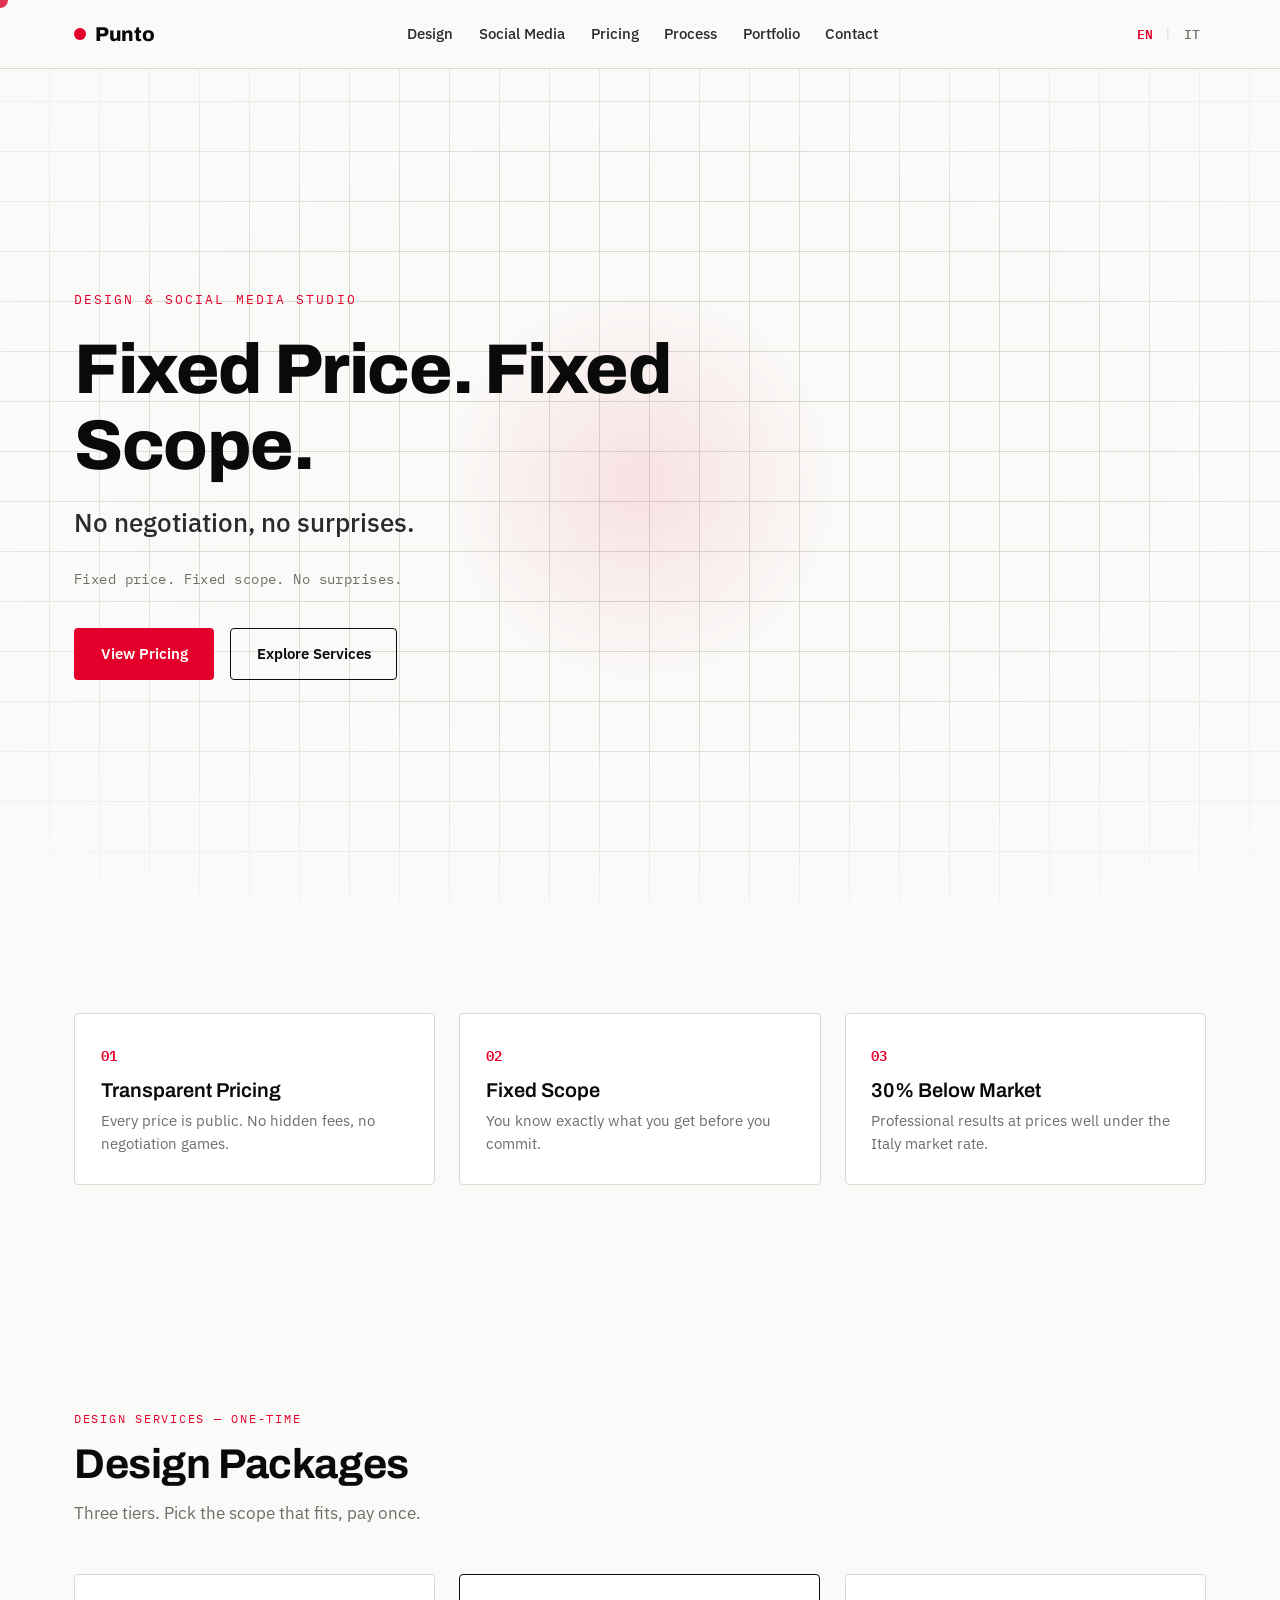
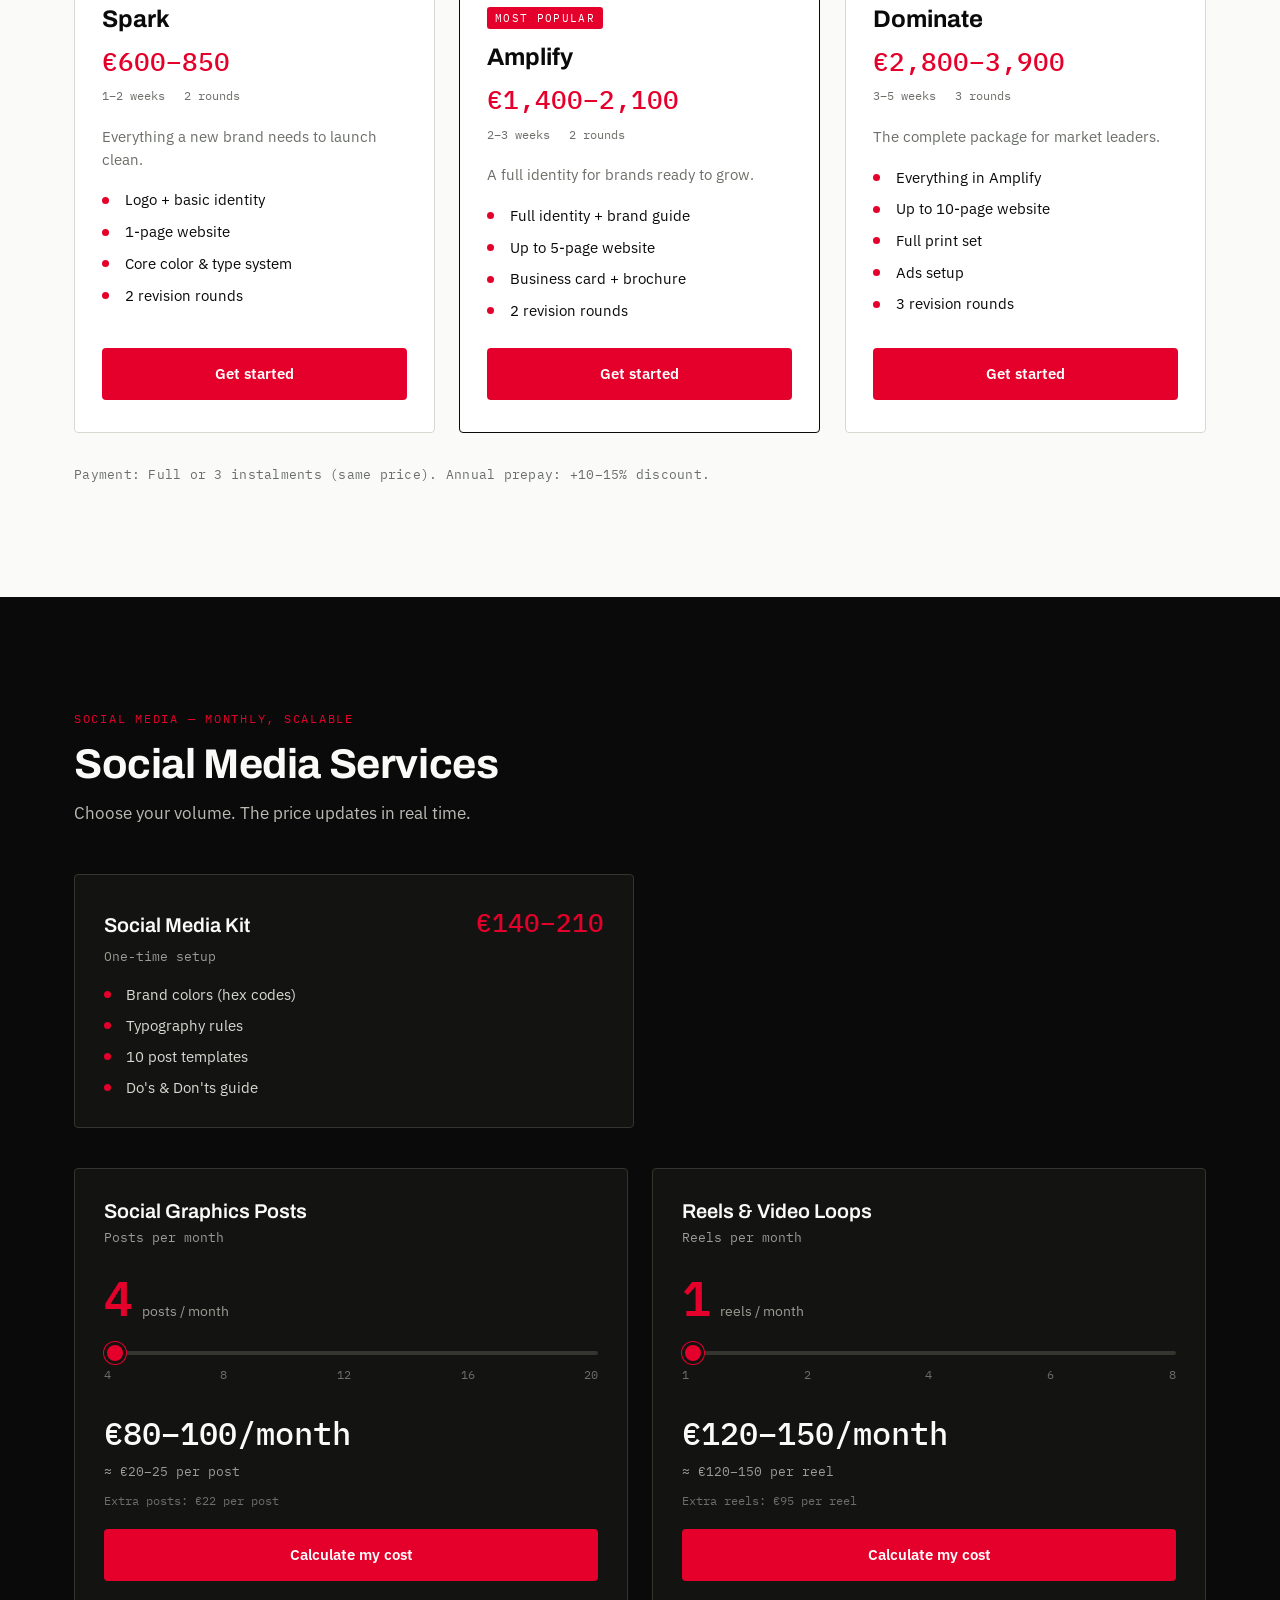
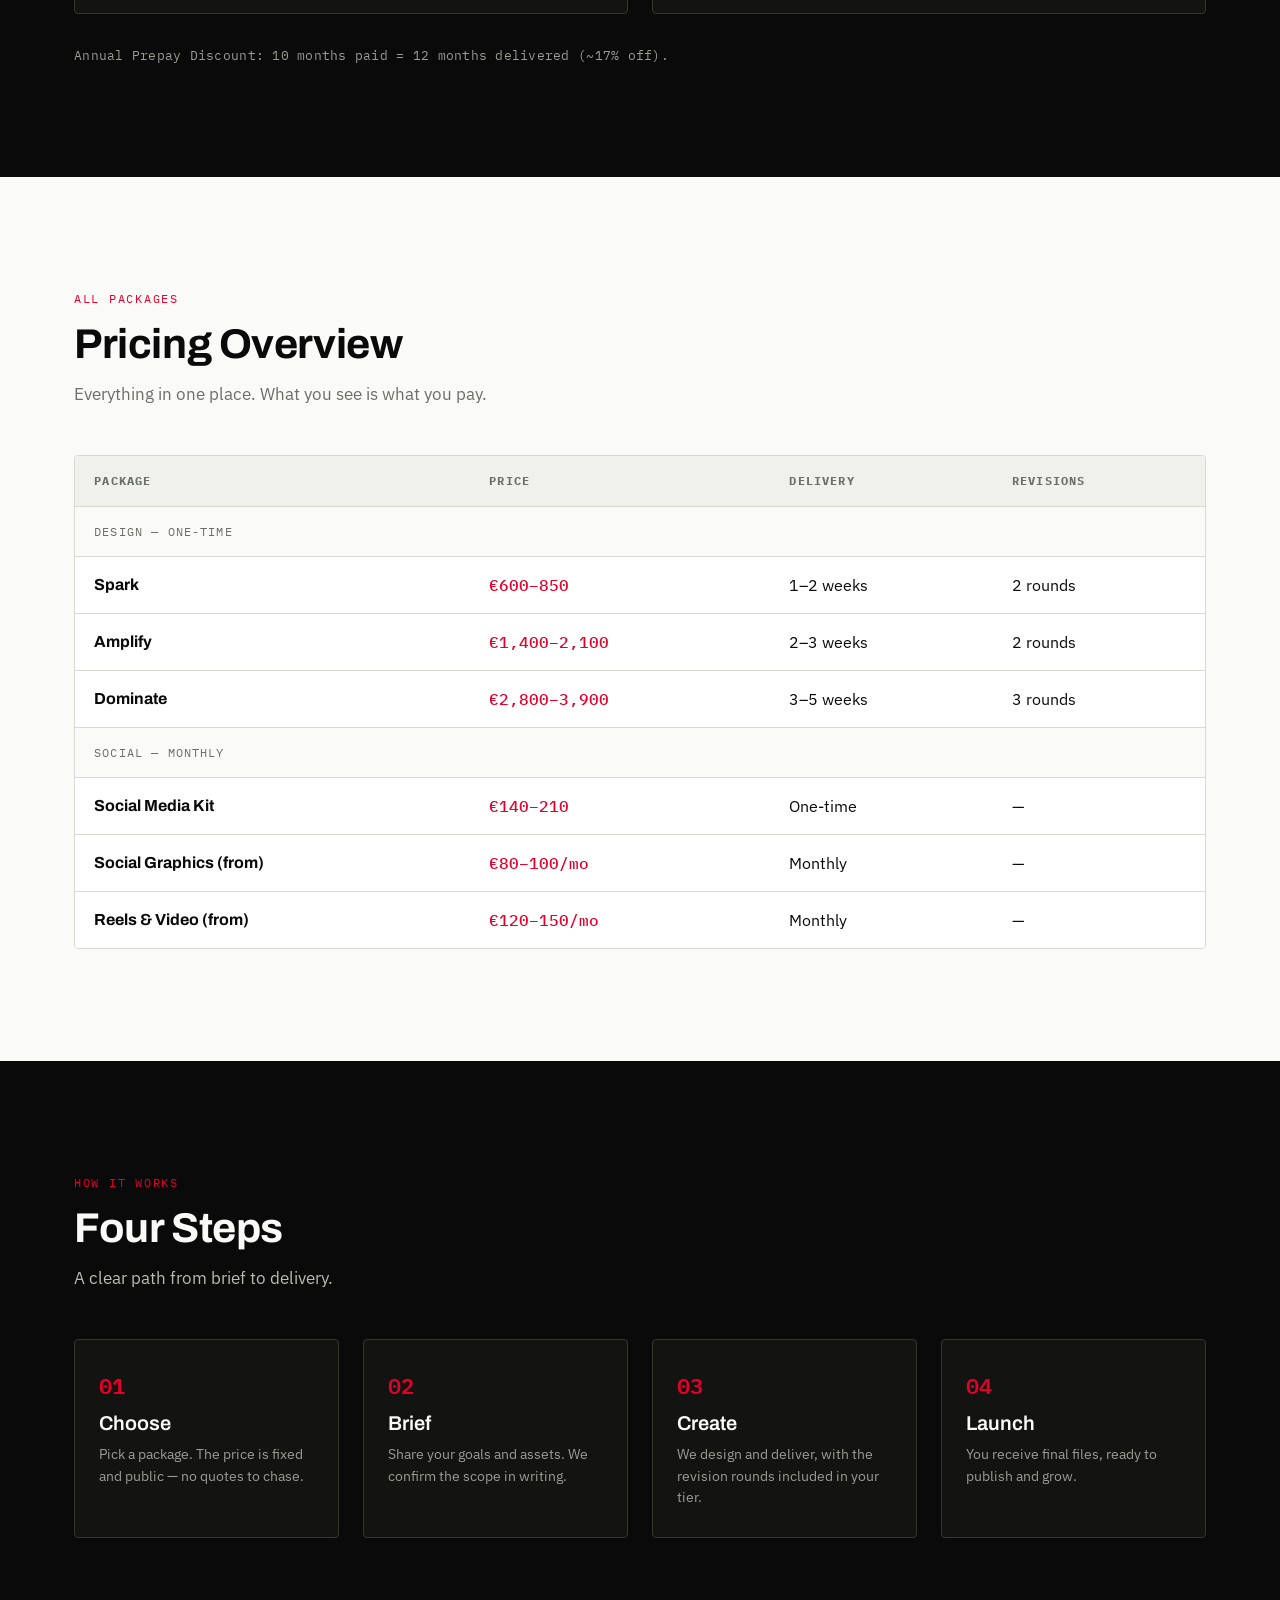
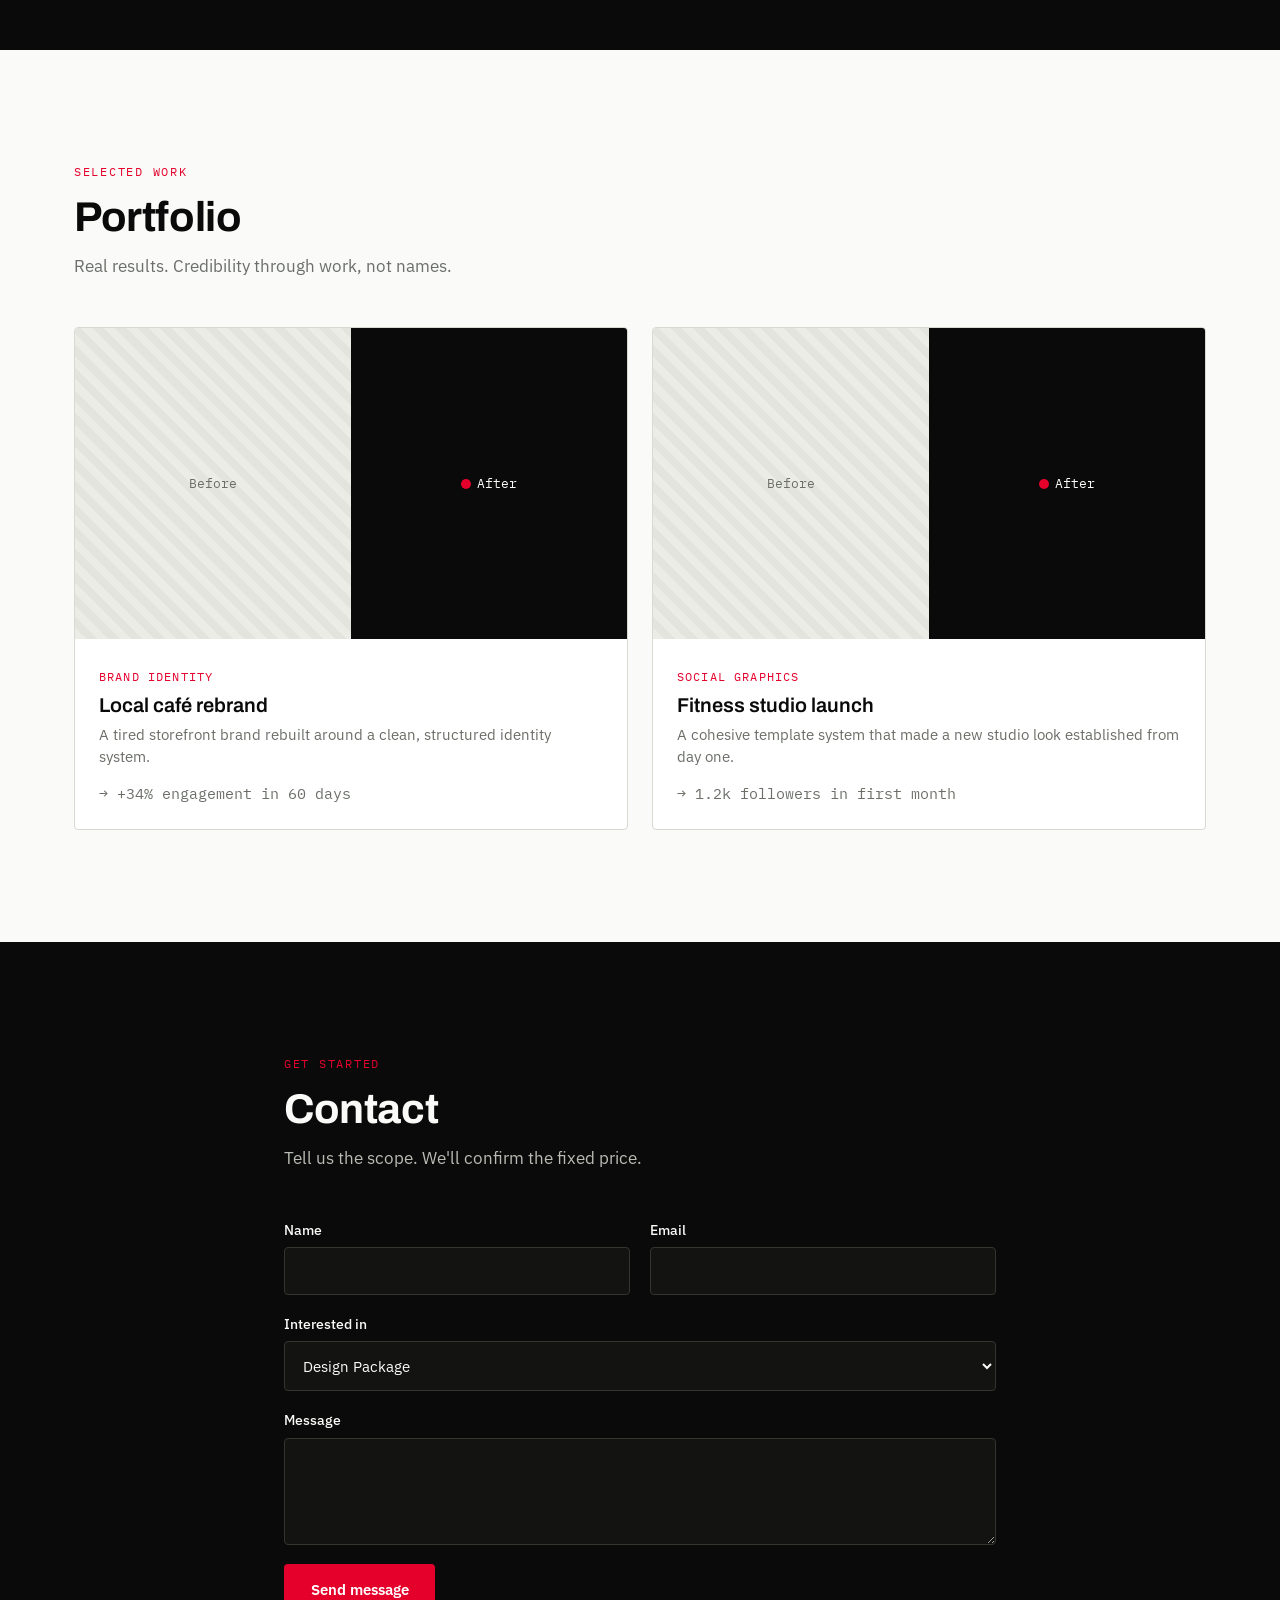
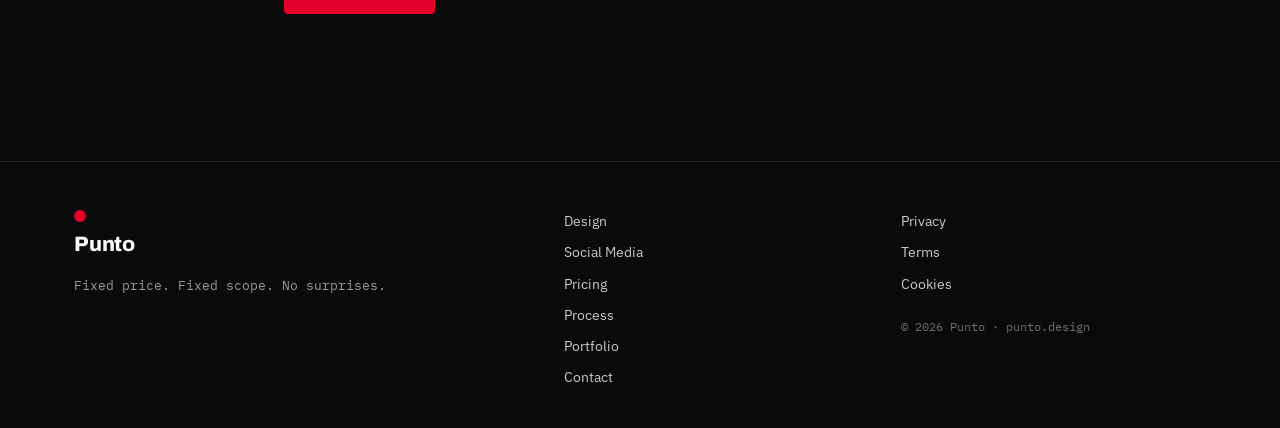
==== index.html @ 144e125d "Build Punto landing page — Concept A Precision Grid Vanilla HTML/CSS/JS single-page site with all se" ====
<!DOCTYPE html>
<html lang="en">
<head>
  <meta charset="UTF-8" />
  <meta name="viewport" content="width=device-width, initial-scale=1.0" />
  <meta name="description" content="Punto — Fixed-price design & social media services. Fixed price. Fixed scope. No surprises." />
  <meta name="theme-color" content="#0A0A0A" />
  <title>Punto — Fixed Price. Fixed Scope.</title>

  <!-- Fonts -->
  <link rel="preconnect" href="https://fonts.googleapis.com" />
  <link rel="preconnect" href="https://fonts.gstatic.com" crossorigin />
  <link href="https://fonts.googleapis.com/css2?family=Archivo:wght@400;600;700;800&family=IBM+Plex+Mono:wght@400;500;600&family=IBM+Plex+Sans:wght@400;500;600;700&display=swap" rel="stylesheet" />

  <!-- Styles -->
  <link rel="stylesheet" href="css/styles.css" />

  <!-- SVG favicon (red dot on paper) -->
  <link rel="icon" href="data:image/svg+xml,%3Csvg xmlns='http://www.w3.org/2000/svg' viewBox='0 0 32 32'%3E%3Crect width='32' height='32' fill='%23FAFAF8'/%3E%3Ccircle cx='16' cy='16' r='7' fill='%23E4002B'/%3E%3C/svg%3E" />
</head>
<body>
  <!-- Skip link for accessibility -->
  <a href="#main" class="skip-link" data-i18n="a11y.skip">Skip to content</a>

  <!-- ===================== HEADER / NAV ===================== -->
  <header class="site-header" id="site-header">
    <div class="container header-inner">
      <a href="#home" class="brand" aria-label="Punto home">
        <span class="brand-dot" aria-hidden="true"></span>
        <span class="brand-name">Punto</span>
      </a>

      <nav class="main-nav" aria-label="Primary">
        <a href="#design" data-i18n="navbar.design">Design</a>
        <a href="#social" data-i18n="navbar.social">Social Media</a>
        <a href="#pricing" data-i18n="navbar.pricing">Pricing</a>
        <a href="#process" data-i18n="navbar.process">Process</a>
        <a href="#portfolio" data-i18n="navbar.portfolio">Portfolio</a>
        <a href="#contact" data-i18n="navbar.contact">Contact</a>
      </nav>

      <div class="header-actions">
        <div class="language-toggle" role="group" aria-label="Language">
          <button class="lang-btn" data-lang="en" aria-pressed="true">EN</button>
          <span class="divider" aria-hidden="true">|</span>
          <button class="lang-btn" data-lang="it" aria-pressed="false">IT</button>
        </div>
        <button class="nav-toggle" aria-label="Toggle menu" aria-expanded="false" aria-controls="mobile-nav">
          <span></span><span></span><span></span>
        </button>
      </div>
    </div>

    <!-- Mobile nav -->
    <nav class="mobile-nav" id="mobile-nav" aria-label="Mobile">
      <a href="#design" data-i18n="navbar.design">Design</a>
      <a href="#social" data-i18n="navbar.social">Social Media</a>
      <a href="#pricing" data-i18n="navbar.pricing">Pricing</a>
      <a href="#process" data-i18n="navbar.process">Process</a>
      <a href="#portfolio" data-i18n="navbar.portfolio">Portfolio</a>
      <a href="#contact" data-i18n="navbar.contact">Contact</a>
    </nav>
  </header>

  <main id="main">
    <!-- ===================== HERO ===================== -->
    <section class="hero" id="home">
      <div class="container hero-inner">
        <p class="hero-eyebrow mono" data-i18n="hero.eyebrow">Design &amp; Social Media Studio</p>
        <h1 class="hero-heading">
          <span data-i18n="hero.heading">Fixed Price. Fixed Scope.</span>
        </h1>
        <p class="hero-sub" data-i18n="hero.subheading">No negotiation, no surprises.</p>
        <p class="hero-tagline mono" data-i18n="hero.tagline">Fixed price. Fixed scope. No surprises.</p>
        <div class="hero-cta">
          <a href="#pricing" class="btn btn-primary" data-i18n="hero.cta">View Pricing</a>
          <a href="#design" class="btn btn-ghost" data-i18n="hero.cta2">Explore Services</a>
        </div>
      </div>
    </section>

    <!-- ===================== VALUE PROPS ===================== -->
    <section class="values section" id="values" aria-label="Why Punto">
      <div class="container">
        <div class="value-grid">
          <article class="value-card">
            <span class="value-num mono">01</span>
            <h3 data-i18n="values.transparency.title">Transparent Pricing</h3>
            <p data-i18n="values.transparency.desc">Every price is public. No hidden fees, no negotiation games.</p>
          </article>
          <article class="value-card">
            <span class="value-num mono">02</span>
            <h3 data-i18n="values.scope.title">Fixed Scope</h3>
            <p data-i18n="values.scope.desc">You know exactly what you get before you commit.</p>
          </article>
          <article class="value-card">
            <span class="value-num mono">03</span>
            <h3 data-i18n="values.value.title">30% Below Market</h3>
            <p data-i18n="values.value.desc">Professional results at prices well under the Italy market rate.</p>
          </article>
        </div>
      </div>
    </section>

    <!-- ===================== DESIGN SERVICES ===================== -->
    <section class="section" id="design">
      <div class="container">
        <header class="section-head">
          <p class="section-kicker mono" data-i18n="design.kicker">Design Services — One-Time</p>
          <h2 data-i18n="design.title">Design Packages</h2>
          <p class="section-lead" data-i18n="design.lead">Three tiers. Pick the scope that fits, pay once.</p>
        </header>

        <div class="package-grid" id="design-packages">
          <!-- Cards injected by main.js from data/*.json -->
        </div>

        <p class="section-note mono" data-i18n="design.payment">Payment: Full or 3 instalments (same price). Annual prepay: +10–15% discount.</p>
      </div>
    </section>

    <!-- ===================== SOCIAL SERVICES ===================== -->
    <section class="section section-alt" id="social">
      <div class="container">
        <header class="section-head">
          <p class="section-kicker mono" data-i18n="social.kicker">Social Media — Monthly, Scalable</p>
          <h2 data-i18n="social.title">Social Media Services</h2>
          <p class="section-lead" data-i18n="social.lead">Choose your volume. The price updates in real time.</p>
        </header>

        <!-- Social Media Kit -->
        <article class="kit-card">
          <div class="kit-head">
            <h3 data-i18n="social.kit.title">Social Media Kit</h3>
            <span class="price mono" data-i18n="social.kit.price">€140–210</span>
          </div>
          <p class="kit-sub mono" data-i18n="social.kit.type">One-time setup</p>
          <ul class="kit-list" data-i18n-list="social.kit.items"></ul>
        </article>

        <!-- Interactive calculators -->
        <div class="calc-grid">
          <!-- Graphics -->
          <article class="calc-card">
            <header class="calc-head">
              <h3 data-i18n="social.graphics.title">Social Graphics Posts</h3>
              <p class="calc-sub mono" data-i18n="social.graphics.sub">Posts per month</p>
            </header>

            <div class="calc-display">
              <span class="calc-qty mono" data-qty-display="graphics">4</span>
              <span class="calc-qty-label" data-i18n="social.graphics.unit">posts / month</span>
            </div>

            <input
              type="range"
              class="calc-slider"
              id="graphics-slider"
              data-pricing-input
              data-service="graphics"
              min="4" max="20" step="1" value="4"
              aria-label="Number of posts per month"
              aria-valuemin="4" aria-valuemax="20" aria-valuenow="4"
            />

            <div class="calc-ticks mono" aria-hidden="true">
              <span>4</span><span>8</span><span>12</span><span>16</span><span>20</span>
            </div>

            <div class="calc-result">
              <span class="price price-lg mono" data-price-display="graphics">€80–100/month</span>
              <span class="calc-per mono" data-price-per="graphics"></span>
            </div>
            <p class="calc-addon mono" data-i18n="social.graphics.addon">Extra posts: €22 per post</p>
            <a href="#contact" class="btn btn-primary btn-block" data-i18n="social.cta">Calculate my cost</a>
          </article>

          <!-- Reels -->
          <article class="calc-card">
            <header class="calc-head">
              <h3 data-i18n="social.reels.title">Reels &amp; Video Loops</h3>
              <p class="calc-sub mono" data-i18n="social.reels.sub">Reels per month</p>
            </header>

            <div class="calc-display">
              <span class="calc-qty mono" data-qty-display="reels">1</span>
              <span class="calc-qty-label" data-i18n="social.reels.unit">reels / month</span>
            </div>

            <input
              type="range"
              class="calc-slider"
              id="reels-slider"
              data-pricing-input
              data-service="reels"
              min="1" max="8" step="1" value="1"
              aria-label="Number of reels per month"
              aria-valuemin="1" aria-valuemax="8" aria-valuenow="1"
            />

            <div class="calc-ticks mono" aria-hidden="true">
              <span>1</span><span>2</span><span>4</span><span>6</span><span>8</span>
            </div>

            <div class="calc-result">
              <span class="price price-lg mono" data-price-display="reels">€120–150/month</span>
              <span class="calc-per mono" data-price-per="reels"></span>
            </div>
            <p class="calc-addon mono" data-i18n="social.reels.addon">Extra reels: €95 per reel</p>
            <a href="#contact" class="btn btn-primary btn-block" data-i18n="social.cta">Calculate my cost</a>
          </article>
        </div>

        <p class="section-note mono" data-i18n="social.annual">Annual Prepay Discount: 10 months paid = 12 months delivered (~17% off).</p>
      </div>
    </section>

    <!-- ===================== PRICING (COMBINED) ===================== -->
    <section class="section" id="pricing">
      <div class="container">
        <header class="section-head">
          <p class="section-kicker mono" data-i18n="pricing.kicker">All Packages</p>
          <h2 data-i18n="pricing.title">Pricing Overview</h2>
          <p class="section-lead" data-i18n="pricing.lead">Everything in one place. What you see is what you pay.</p>
        </header>

        <div class="table-scroll">
          <table class="pricing-table">
            <thead>
              <tr>
                <th data-i18n="pricing.table.package">Package</th>
                <th data-i18n="pricing.table.price">Price</th>
                <th data-i18n="pricing.table.delivery">Delivery</th>
                <th data-i18n="pricing.table.revisions">Revisions</th>
              </tr>
            </thead>
            <tbody id="pricing-table-body">
              <!-- Rows injected by main.js -->
            </tbody>
          </table>
        </div>
      </div>
    </section>

    <!-- ===================== PROCESS ===================== -->
    <section class="section section-alt" id="process">
      <div class="container">
        <header class="section-head">
          <p class="section-kicker mono" data-i18n="process.kicker">How It Works</p>
          <h2 data-i18n="process.title">Four Steps</h2>
          <p class="section-lead" data-i18n="process.lead">A clear path from brief to delivery.</p>
        </header>

        <ol class="process-grid" id="process-steps">
          <!-- Steps injected by main.js -->
        </ol>
      </div>
    </section>

    <!-- ===================== PORTFOLIO ===================== -->
    <section class="section" id="portfolio">
      <div class="container">
        <header class="section-head">
          <p class="section-kicker mono" data-i18n="portfolio.kicker">Selected Work</p>
          <h2 data-i18n="portfolio.title">Portfolio</h2>
          <p class="section-lead" data-i18n="portfolio.lead">Real results. Credibility through work, not names.</p>
        </header>

        <div class="portfolio-grid" id="portfolio-grid">
          <!-- Cases injected by main.js -->
        </div>
      </div>
    </section>

    <!-- ===================== CONTACT ===================== -->
    <section class="section section-alt" id="contact">
      <div class="container contact-inner">
        <header class="section-head">
          <p class="section-kicker mono" data-i18n="contact.kicker">Get Started</p>
          <h2 data-i18n="contact.title">Contact</h2>
          <p class="section-lead" data-i18n="contact.lead">Tell us the scope. We'll confirm the fixed price.</p>
        </header>

        <form class="contact-form" id="contact-form" novalidate>
          <div class="form-row">
            <label>
              <span data-i18n="contact.form.name">Name</span>
              <input type="text" name="name" autocomplete="name" required />
            </label>
            <label>
              <span data-i18n="contact.form.email">Email</span>
              <input type="email" name="email" autocomplete="email" required />
            </label>
          </div>
          <label>
            <span data-i18n="contact.form.service">Interested in</span>
            <select name="service">
              <option value="design" data-i18n="contact.form.opt_design">Design Package</option>
              <option value="graphics" data-i18n="contact.form.opt_graphics">Social Graphics</option>
              <option value="reels" data-i18n="contact.form.opt_reels">Reels &amp; Video</option>
              <option value="other" data-i18n="contact.form.opt_other">Something else</option>
            </select>
          </label>
          <label>
            <span data-i18n="contact.form.message">Message</span>
            <textarea name="message" rows="4" required></textarea>
          </label>
          <button type="submit" class="btn btn-primary" data-i18n="contact.form.submit">Send message</button>
          <p class="form-status" id="form-status" role="status" aria-live="polite"></p>
        </form>
      </div>
    </section>
  </main>

  <!-- ===================== FOOTER ===================== -->
  <footer class="site-footer">
    <div class="container footer-inner">
      <div class="footer-brand">
        <span class="brand-dot" aria-hidden="true"></span>
        <span class="brand-name">Punto</span>
        <p class="footer-tag mono" data-i18n="hero.tagline">Fixed price. Fixed scope. No surprises.</p>
      </div>
      <nav class="footer-nav" aria-label="Footer">
        <a href="#design" data-i18n="navbar.design">Design</a>
        <a href="#social" data-i18n="navbar.social">Social Media</a>
        <a href="#pricing" data-i18n="navbar.pricing">Pricing</a>
        <a href="#process" data-i18n="navbar.process">Process</a>
        <a href="#portfolio" data-i18n="navbar.portfolio">Portfolio</a>
        <a href="#contact" data-i18n="navbar.contact">Contact</a>
      </nav>
      <div class="footer-legal">
        <a href="#" data-i18n="footer.privacy">Privacy</a>
        <a href="#" data-i18n="footer.terms">Terms</a>
        <a href="#" data-i18n="footer.cookies">Cookies</a>
        <p class="footer-copy mono">© <span id="year">2026</span> Punto · punto.design</p>
      </div>
    </div>
  </footer>

  <!-- Scripts (order matters: i18n + pricing define globals, main orchestrates, interactive adds effects) -->
  <script src="js/i18n.js"></script>
  <script src="js/pricing.js"></script>
  <script src="js/main.js"></script>
  <script src="js/interactive.js"></script>
</body>
</html>
---- css/styles.css ----
/* ============================================================
   PUNTO — Concept A: Precision Grid
   Vanilla CSS. No frameworks.
   ============================================================ */

/* ---------- Design tokens ---------- */
:root {
  --ink: #0A0A0A;
  --paper: #FAFAF8;
  --accent: #E4002B;
  --line: #D7DAD1;

  --ink-soft: #2a2a2a;
  --paper-dim: #f1f1ec;
  --muted: #6b6f68;

  --font-display: 'Archivo', -apple-system, BlinkMacSystemFont, sans-serif;
  --font-body: 'IBM Plex Sans', -apple-system, BlinkMacSystemFont, sans-serif;
  --font-mono: 'IBM Plex Mono', ui-monospace, 'SFMono-Regular', monospace;

  --ease: cubic-bezier(0.19, 1, 0.22, 1);
  --radius: 4px;
  --container: 1180px;
  --header-h: 68px;
}

/* ---------- Reset ---------- */
*, *::before, *::after { box-sizing: border-box; }

html { scroll-behavior: smooth; scroll-padding-top: var(--header-h); }

body {
  margin: 0;
  padding: 0;
  background: var(--paper);
  color: var(--ink);
  font-family: var(--font-body);
  line-height: 1.5;
  font-size: 16px;
  overflow-x: hidden;
  -webkit-font-smoothing: antialiased;
}

/* Hide default cursor when the custom dot is active (desktop only, toggled by JS) */
body.has-mouse-dot { cursor: none; }
body.has-mouse-dot a,
body.has-mouse-dot button,
body.has-mouse-dot input,
body.has-mouse-dot select,
body.has-mouse-dot textarea,
body.has-mouse-dot label { cursor: none; }

img { max-width: 100%; display: block; }

a { color: inherit; text-decoration: none; }

/* ---------- Typography ---------- */
h1, h2, h3 { font-family: var(--font-display); margin: 0; line-height: 1.08; }
h1 { font-weight: 800; font-size: clamp(2.4rem, 6vw, 4.4rem); letter-spacing: -0.02em; }
h2 { font-weight: 700; font-size: clamp(1.6rem, 4vw, 2.6rem); letter-spacing: -0.01em; }
h3 { font-weight: 600; font-size: 1.25rem; }
p { margin: 0; }

.mono { font-family: var(--font-mono); }
.price { font-family: var(--font-mono); font-size: 1.6rem; font-weight: 500; }
.price-lg { font-size: 2rem; }

/* ---------- Layout ---------- */
.container {
  width: 100%;
  max-width: var(--container);
  margin-inline: auto;
  padding-inline: 24px;
}

.section { padding: clamp(4rem, 9vw, 7rem) 0; }
.section-alt { background: var(--ink); color: var(--paper); }
.section-alt .section-kicker { color: var(--accent); }
.section-alt .muted, .section-alt .section-lead { color: #b9bcb4; }

.section-head { max-width: 640px; margin-bottom: 3rem; }
.section-kicker {
  color: var(--accent);
  font-size: 0.78rem;
  text-transform: uppercase;
  letter-spacing: 0.14em;
  margin-bottom: 0.9rem;
}
.section-lead { color: var(--muted); font-size: 1.05rem; margin-top: 0.9rem; }
.section-note { color: var(--muted); font-size: 0.82rem; margin-top: 2rem; letter-spacing: 0.02em; }
.section-alt .section-note { color: #9a9d95; }

/* ---------- Skip link ---------- */
.skip-link {
  position: absolute;
  left: -999px;
  top: 0;
  background: var(--accent);
  color: #fff;
  padding: 10px 16px;
  z-index: 2000;
}
.skip-link:focus { left: 8px; top: 8px; }

/* ---------- Header ---------- */
.site-header {
  position: sticky;
  top: 0;
  z-index: 100;
  background: rgba(250, 250, 248, 0.86);
  backdrop-filter: saturate(1.1) blur(10px);
  border-bottom: 1px solid var(--line);
}
.header-inner {
  height: var(--header-h);
  display: flex;
  align-items: center;
  justify-content: space-between;
  gap: 1.5rem;
}
.brand { display: inline-flex; align-items: center; gap: 0.55rem; }
.brand-dot {
  width: 12px; height: 12px; border-radius: 50%;
  background: var(--accent);
  display: inline-block;
}
.brand-name { font-family: var(--font-display); font-weight: 800; font-size: 1.25rem; letter-spacing: -0.01em; }

.main-nav { display: flex; gap: 1.6rem; }
.main-nav a {
  font-size: 0.92rem;
  font-weight: 500;
  color: var(--ink-soft);
  position: relative;
  padding: 4px 0;
  transition: color 0.2s var(--ease);
}
.main-nav a::after {
  content: '';
  position: absolute; left: 0; bottom: -2px;
  width: 0; height: 2px; background: var(--accent);
  transition: width 0.25s var(--ease);
}
.main-nav a:hover { color: var(--ink); }
.main-nav a:hover::after { width: 100%; }

.header-actions { display: flex; align-items: center; gap: 1rem; }

/* Language toggle */
.language-toggle { display: inline-flex; align-items: center; gap: 0.35rem; font-family: var(--font-mono); font-size: 0.82rem; }
.lang-btn {
  background: none; border: none; padding: 4px 6px; cursor: pointer;
  color: var(--muted); font-family: inherit; font-size: inherit; font-weight: 500;
  border-radius: 3px; transition: color 0.2s var(--ease);
}
.lang-btn:hover { color: var(--ink); }
.lang-btn.active { color: var(--accent); font-weight: 600; }
.language-toggle .divider { color: var(--line); }

/* Nav toggle (mobile hamburger) */
.nav-toggle {
  display: none;
  flex-direction: column; justify-content: center; gap: 5px;
  width: 40px; height: 40px; padding: 8px;
  background: none; border: 1px solid var(--line); border-radius: var(--radius); cursor: pointer;
}
.nav-toggle span { display: block; height: 2px; width: 100%; background: var(--ink); transition: transform 0.25s var(--ease), opacity 0.25s var(--ease); }
.nav-toggle[aria-expanded="true"] span:nth-child(1) { transform: translateY(7px) rotate(45deg); }
.nav-toggle[aria-expanded="true"] span:nth-child(2) { opacity: 0; }
.nav-toggle[aria-expanded="true"] span:nth-child(3) { transform: translateY(-7px) rotate(-45deg); }

.mobile-nav {
  display: none;
  flex-direction: column;
  border-top: 1px solid var(--line);
  background: var(--paper);
  padding: 0.5rem 24px 1rem;
}
.mobile-nav a { padding: 0.75rem 0; border-bottom: 1px solid var(--paper-dim); font-weight: 500; }
.mobile-nav.open { display: flex; }

/* ---------- Buttons ---------- */
.btn {
  display: inline-flex; align-items: center; justify-content: center;
  font-family: var(--font-body); font-weight: 600; font-size: 0.95rem;
  padding: 0.85rem 1.6rem; border-radius: var(--radius);
  border: 1.5px solid transparent; cursor: pointer;
  transition: transform 0.2s var(--ease), background 0.2s var(--ease), color 0.2s var(--ease), box-shadow 0.2s var(--ease);
}
.btn-primary { background: var(--accent); color: #fff; }
.btn-primary:hover { transform: translateY(-2px); box-shadow: 0 10px 24px rgba(228, 0, 43, 0.28); }
.btn-ghost { background: transparent; color: var(--ink); border-color: var(--ink); }
.section-alt .btn-ghost { color: var(--paper); border-color: var(--paper); }
.btn-ghost:hover { background: var(--ink); color: var(--paper); }
.section-alt .btn-ghost:hover { background: var(--paper); color: var(--ink); }
.btn-block { display: flex; width: 100%; margin-top: 1.2rem; }

/* ---------- Hero ---------- */
.hero {
  position: relative;
  min-height: calc(100vh - var(--header-h));
  display: flex;
  align-items: center;
  background-color: var(--paper);
  background-image:
    radial-gradient(circle 200px at var(--mouse-x, 50%) var(--mouse-y, 50%),
      rgba(228, 0, 43, 0.10) 0%,
      transparent 100%),
    repeating-linear-gradient(0deg, transparent, transparent 49px, var(--line) 49px, var(--line) 50px),
    repeating-linear-gradient(90deg, transparent, transparent 49px, var(--line) 49px, var(--line) 50px);
  overflow: hidden;
}
.hero::before {
  /* fade grid at edges */
  content: '';
  position: absolute; inset: 0;
  background: radial-gradient(ellipse 80% 70% at 50% 45%, transparent 40%, var(--paper) 100%);
  pointer-events: none;
}
.hero-inner { position: relative; z-index: 1; padding-block: 4rem; }
.hero-eyebrow {
  color: var(--accent);
  font-size: 0.82rem; text-transform: uppercase; letter-spacing: 0.16em;
  margin-bottom: 1.4rem;
}
.hero-heading { max-width: 15ch; }
.hero-sub { font-size: clamp(1.1rem, 2.4vw, 1.6rem); color: var(--ink-soft); margin-top: 1.2rem; font-weight: 500; }
.hero-tagline { color: var(--muted); margin-top: 1.6rem; font-size: 0.9rem; letter-spacing: 0.03em; }
.hero-cta { display: flex; flex-wrap: wrap; gap: 1rem; margin-top: 2.4rem; }

/* ---------- Values ---------- */
.value-grid { display: grid; grid-template-columns: repeat(3, 1fr); gap: 1.5rem; }
.value-card {
  border: 1px solid var(--line);
  border-radius: var(--radius);
  padding: 1.8rem 1.6rem;
  background: #fff;
}
.value-num { color: var(--accent); font-size: 0.9rem; font-weight: 600; }
.value-card h3 { margin: 0.8rem 0 0.5rem; }
.value-card p { color: var(--muted); font-size: 0.95rem; }

/* ---------- Package cards ---------- */
.package-grid { display: grid; grid-template-columns: repeat(3, 1fr); gap: 1.5rem; align-items: stretch; }
.package-card {
  display: flex; flex-direction: column;
  border: 1px solid var(--line);
  border-radius: var(--radius);
  padding: 2rem 1.7rem;
  background: #fff;
  transition: transform 0.3s var(--ease), box-shadow 0.3s var(--ease), border-color 0.3s var(--ease);
  will-change: transform;
}
.package-card:hover {
  transform: translateY(-12px);
  box-shadow: 0 20px 40px rgba(228, 0, 43, 0.25);
  border-color: var(--accent);
}
.package-card.featured { border-color: var(--ink); }
.package-tag {
  align-self: flex-start;
  font-family: var(--font-mono); font-size: 0.68rem; text-transform: uppercase; letter-spacing: 0.12em;
  background: var(--accent); color: #fff; padding: 3px 8px; border-radius: 3px; margin-bottom: 1rem;
}
.package-name { font-family: var(--font-display); font-size: 1.5rem; font-weight: 700; }
.package-price { margin: 0.6rem 0 0.4rem; color: var(--accent); }
.package-meta { display: flex; gap: 1.2rem; flex-wrap: wrap; margin-bottom: 1.2rem; font-family: var(--font-mono); font-size: 0.76rem; color: var(--muted); }
.package-desc { color: var(--muted); font-size: 0.95rem; margin-bottom: 1.2rem; }
.package-features { list-style: none; padding: 0; margin: 0 0 1.6rem; display: grid; gap: 0.6rem; }
.package-features li { position: relative; padding-left: 1.4rem; font-size: 0.92rem; }
.package-features li::before {
  content: ''; position: absolute; left: 0; top: 0.5em;
  width: 7px; height: 7px; background: var(--accent); border-radius: 50%;
}
.package-card .btn { margin-top: auto; }

/* ---------- Social kit ---------- */
.kit-card {
  border: 1px solid #35352f;
  border-radius: var(--radius);
  padding: 1.8rem;
  background: #131311;
  margin-bottom: 2.5rem;
  max-width: 560px;
}
.kit-head { display: flex; align-items: baseline; justify-content: space-between; gap: 1rem; }
.kit-head .price { color: var(--accent); }
.kit-sub { color: #9a9d95; font-size: 0.8rem; margin: 0.3rem 0 1.1rem; }
.kit-list { list-style: none; padding: 0; margin: 0; display: grid; gap: 0.55rem; }
.kit-list li { position: relative; padding-left: 1.4rem; font-size: 0.92rem; color: #d7dad1; }
.kit-list li::before { content: ''; position: absolute; left: 0; top: 0.5em; width: 7px; height: 7px; background: var(--accent); border-radius: 50%; }

/* ---------- Calculators ---------- */
.calc-grid { display: grid; grid-template-columns: repeat(2, 1fr); gap: 1.5rem; }
.calc-card {
  border: 1px solid #35352f;
  border-radius: var(--radius);
  padding: 2rem 1.8rem;
  background: #131311;
}
.calc-head h3 { color: var(--paper); }
.calc-sub { color: #9a9d95; font-size: 0.8rem; margin-top: 0.3rem; }
.calc-display { display: flex; align-items: baseline; gap: 0.6rem; margin: 1.6rem 0 1rem; }
.calc-qty { font-size: 3rem; font-weight: 600; color: var(--accent); line-height: 1; }
.calc-qty-label { color: #9a9d95; font-size: 0.9rem; }

.calc-slider {
  -webkit-appearance: none; appearance: none;
  width: 100%; height: 4px; border-radius: 4px;
  background: #35352f; outline: none; margin: 0.5rem 0;
}
.calc-slider::-webkit-slider-thumb {
  -webkit-appearance: none; appearance: none;
  width: 22px; height: 22px; border-radius: 50%;
  background: var(--accent); border: 3px solid #131311;
  cursor: pointer; box-shadow: 0 0 0 1px var(--accent);
  transition: transform 0.15s var(--ease);
}
.calc-slider::-webkit-slider-thumb:hover { transform: scale(1.15); }
.calc-slider::-moz-range-thumb {
  width: 22px; height: 22px; border-radius: 50%;
  background: var(--accent); border: 3px solid #131311; cursor: pointer;
}
.calc-ticks { display: flex; justify-content: space-between; color: #6b6f68; font-size: 0.72rem; margin-top: 0.2rem; }

.calc-result { margin: 1.6rem 0 0.6rem; display: flex; flex-direction: column; gap: 0.3rem; }
.calc-result .price { color: var(--paper); }
.calc-per { color: #9a9d95; font-size: 0.8rem; }
.calc-addon { color: #6b6f68; font-size: 0.78rem; margin-top: 0.4rem; }

/* ---------- Pricing table ---------- */
.table-scroll { overflow-x: auto; border: 1px solid var(--line); border-radius: var(--radius); }
.pricing-table { width: 100%; border-collapse: collapse; min-width: 560px; background: #fff; }
.pricing-table th, .pricing-table td { text-align: left; padding: 1rem 1.2rem; border-bottom: 1px solid var(--line); }
.pricing-table thead th {
  font-family: var(--font-mono); font-size: 0.74rem; text-transform: uppercase; letter-spacing: 0.1em;
  color: var(--muted); background: var(--paper-dim);
}
.pricing-table tbody tr:last-child td { border-bottom: none; }
.pricing-table tbody tr { transition: background 0.2s var(--ease); }
.pricing-table tbody tr:hover { background: var(--paper-dim); }
.pricing-table .pt-name { font-family: var(--font-display); font-weight: 700; }
.pricing-table .pt-price { font-family: var(--font-mono); color: var(--accent); font-weight: 500; }
.pricing-table .pt-group { font-family: var(--font-mono); font-size: 0.72rem; text-transform: uppercase; letter-spacing: 0.1em; color: var(--muted); background: var(--paper); }

/* ---------- Process ---------- */
.process-grid { list-style: none; padding: 0; margin: 0; display: grid; grid-template-columns: repeat(4, 1fr); gap: 1.5rem; counter-reset: step; }
.process-step {
  border: 1px solid #35352f; border-radius: var(--radius); padding: 1.8rem 1.5rem; background: #131311;
}
.process-num { font-family: var(--font-mono); color: var(--accent); font-size: 1.4rem; font-weight: 600; }
.process-step h3 { color: var(--paper); margin: 0.7rem 0 0.5rem; }
.process-step p { color: #9a9d95; font-size: 0.9rem; }

/* ---------- Portfolio ---------- */
.portfolio-grid { display: grid; grid-template-columns: repeat(2, 1fr); gap: 1.5rem; }
.portfolio-card {
  border: 1px solid var(--line); border-radius: var(--radius); overflow: hidden; background: #fff;
  transition: transform 0.3s var(--ease), box-shadow 0.3s var(--ease);
}
.portfolio-card:hover { transform: translateY(-6px); box-shadow: 0 16px 34px rgba(10, 10, 10, 0.12); }
.portfolio-media {
  aspect-ratio: 16 / 9;
  display: grid; grid-template-columns: 1fr 1fr;
  background: var(--paper-dim);
}
.portfolio-half { display: flex; align-items: center; justify-content: center; font-family: var(--font-mono); font-size: 0.8rem; color: var(--muted); position: relative; }
.portfolio-half.before { background: repeating-linear-gradient(45deg, #ecece7, #ecece7 8px, #e4e4de 8px, #e4e4de 16px); }
.portfolio-half.after { background: var(--ink); color: var(--paper); }
.portfolio-half.after .dot { width: 10px; height: 10px; background: var(--accent); border-radius: 50%; margin-right: 6px; }
.portfolio-body { padding: 1.5rem; }
.portfolio-tag { font-family: var(--font-mono); font-size: 0.72rem; text-transform: uppercase; letter-spacing: 0.1em; color: var(--accent); }
.portfolio-body h3 { margin: 0.5rem 0; }
.portfolio-body p { color: var(--muted); font-size: 0.92rem; }
.portfolio-result { margin-top: 0.9rem; font-family: var(--font-mono); font-size: 0.82rem; color: var(--ink); }

/* ---------- Contact ---------- */
.contact-inner { max-width: 760px; }
.contact-form { display: grid; gap: 1.2rem; }
.form-row { display: grid; grid-template-columns: 1fr 1fr; gap: 1.2rem; }
.contact-form label { display: grid; gap: 0.4rem; font-size: 0.88rem; font-weight: 500; }
.contact-form input, .contact-form select, .contact-form textarea {
  font-family: var(--font-body); font-size: 0.95rem;
  padding: 0.8rem 0.9rem; border-radius: var(--radius);
  border: 1px solid #35352f; background: #131311; color: var(--paper);
}
.contact-form input:focus, .contact-form select:focus, .contact-form textarea:focus {
  outline: 2px solid var(--accent); outline-offset: 1px; border-color: var(--accent);
}
.contact-form textarea { resize: vertical; }
.contact-form .btn { justify-self: start; }
.form-status { font-family: var(--font-mono); font-size: 0.85rem; min-height: 1.2em; }
.form-status.ok { color: #7ee29a; }
.form-status.err { color: #ff7a8f; }

/* ---------- Footer ---------- */
.site-footer { background: var(--ink); color: var(--paper); padding: 3rem 0 2.5rem; border-top: 1px solid #222; }
.footer-inner { display: grid; grid-template-columns: 1.5fr 1fr 1fr; gap: 2rem; align-items: start; }
.footer-brand { display: grid; gap: 0.4rem; }
.footer-brand .brand-name { font-size: 1.3rem; }
.footer-brand { align-items: center; }
.footer-brand .brand-dot, .footer-brand .brand-name { display: inline-block; }
.footer-tag { color: #9a9d95; font-size: 0.82rem; margin-top: 0.6rem; grid-column: 1 / -1; }
.footer-nav, .footer-legal { display: grid; gap: 0.6rem; align-content: start; }
.footer-nav a, .footer-legal a { color: #c9ccc4; font-size: 0.9rem; transition: color 0.2s var(--ease); }
.footer-nav a:hover, .footer-legal a:hover { color: var(--accent); }
.footer-copy { color: #6b6f68; font-size: 0.78rem; margin-top: 0.8rem; }

/* ---------- Mouse dot (custom cursor) ---------- */
.mouse-dot {
  position: fixed; top: 0; left: 0;
  width: 16px; height: 16px; border-radius: 50%;
  background: var(--accent);
  pointer-events: none; z-index: 999;
  opacity: 0.8; mix-blend-mode: multiply;
  transform: translate(-50%, -50%);
  transition: width 0.2s var(--ease), height 0.2s var(--ease), opacity 0.2s var(--ease);
}
.mouse-dot.hovering { width: 40px; height: 40px; opacity: 0.35; }

/* ---------- Focus states ---------- */
:focus-visible { outline: 2px solid var(--accent); outline-offset: 2px; border-radius: 2px; }

/* ============================================================
   Responsive
   ============================================================ */
@media (max-width: 900px) {
  .main-nav { display: none; }
  .nav-toggle { display: flex; }
  .value-grid { grid-template-columns: 1fr; }
  .package-grid { grid-template-columns: 1fr; }
  .calc-grid { grid-template-columns: 1fr; }
  .process-grid { grid-template-columns: repeat(2, 1fr); }
  .portfolio-grid { grid-template-columns: 1fr; }
  .footer-inner { grid-template-columns: 1fr 1fr; }
}

@media (max-width: 768px) {
  h1 { font-size: 2.2rem; }
  .hero { min-height: auto; padding-block: 2rem; }
}

@media (max-width: 560px) {
  .container { padding-inline: 18px; }
  .form-row { grid-template-columns: 1fr; }
  .process-grid { grid-template-columns: 1fr; }
  .footer-inner { grid-template-columns: 1fr; }
  body { font-size: 15px; }
}

@media (max-width: 480px) {
  body { font-size: 14px; }
  .package-card { padding: 1.4rem 1.2rem; }
  .calc-card { padding: 1.4rem 1.2rem; }
}

/* ---------- Reduced motion ---------- */
@media (prefers-reduced-motion: reduce) {
  * { animation-duration: 0.001ms !important; animation-iteration-count: 1 !important; transition-duration: 0.001ms !important; scroll-behavior: auto !important; }
  .mouse-dot { display: none !important; }
  body.has-mouse-dot { cursor: auto; }
  .hero { background-image: repeating-linear-gradient(0deg, transparent, transparent 49px, var(--line) 49px, var(--line) 50px), repeating-linear-gradient(90deg, transparent, transparent 49px, var(--line) 49px, var(--line) 50px); }
}
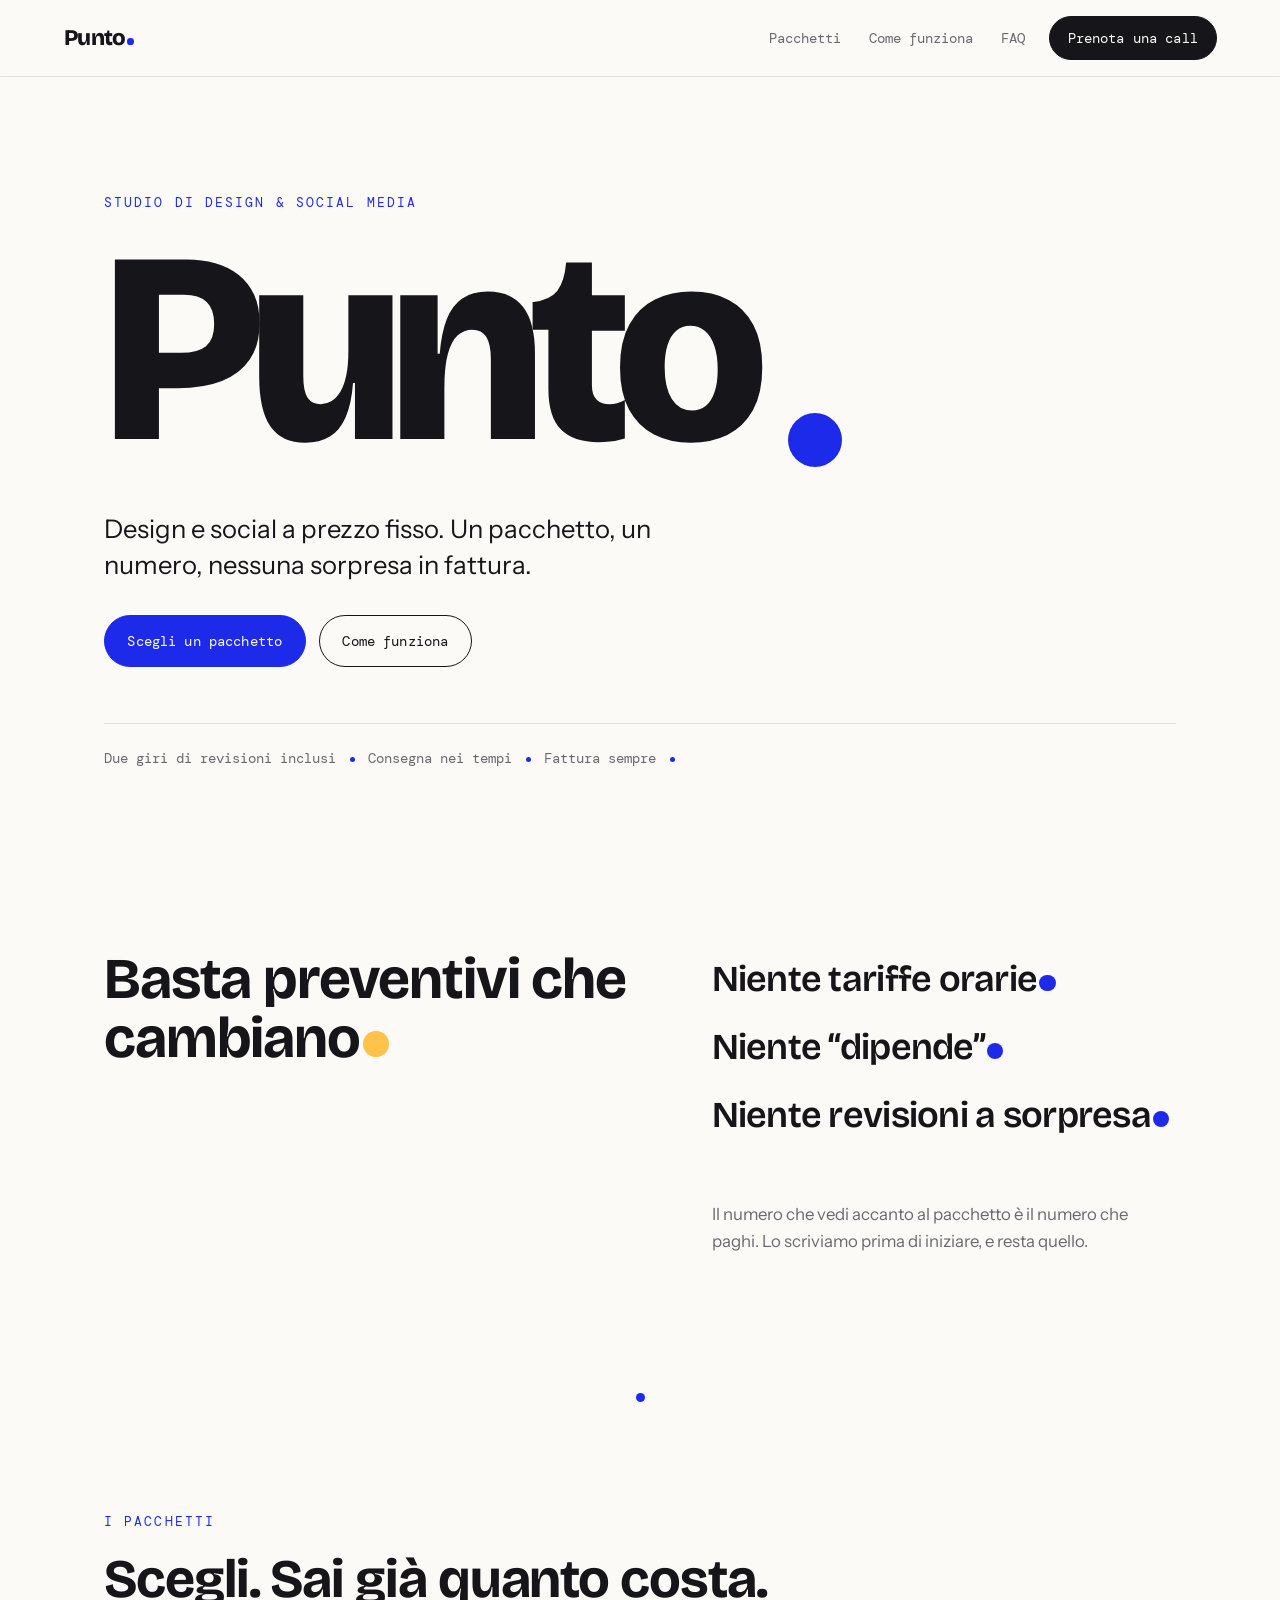
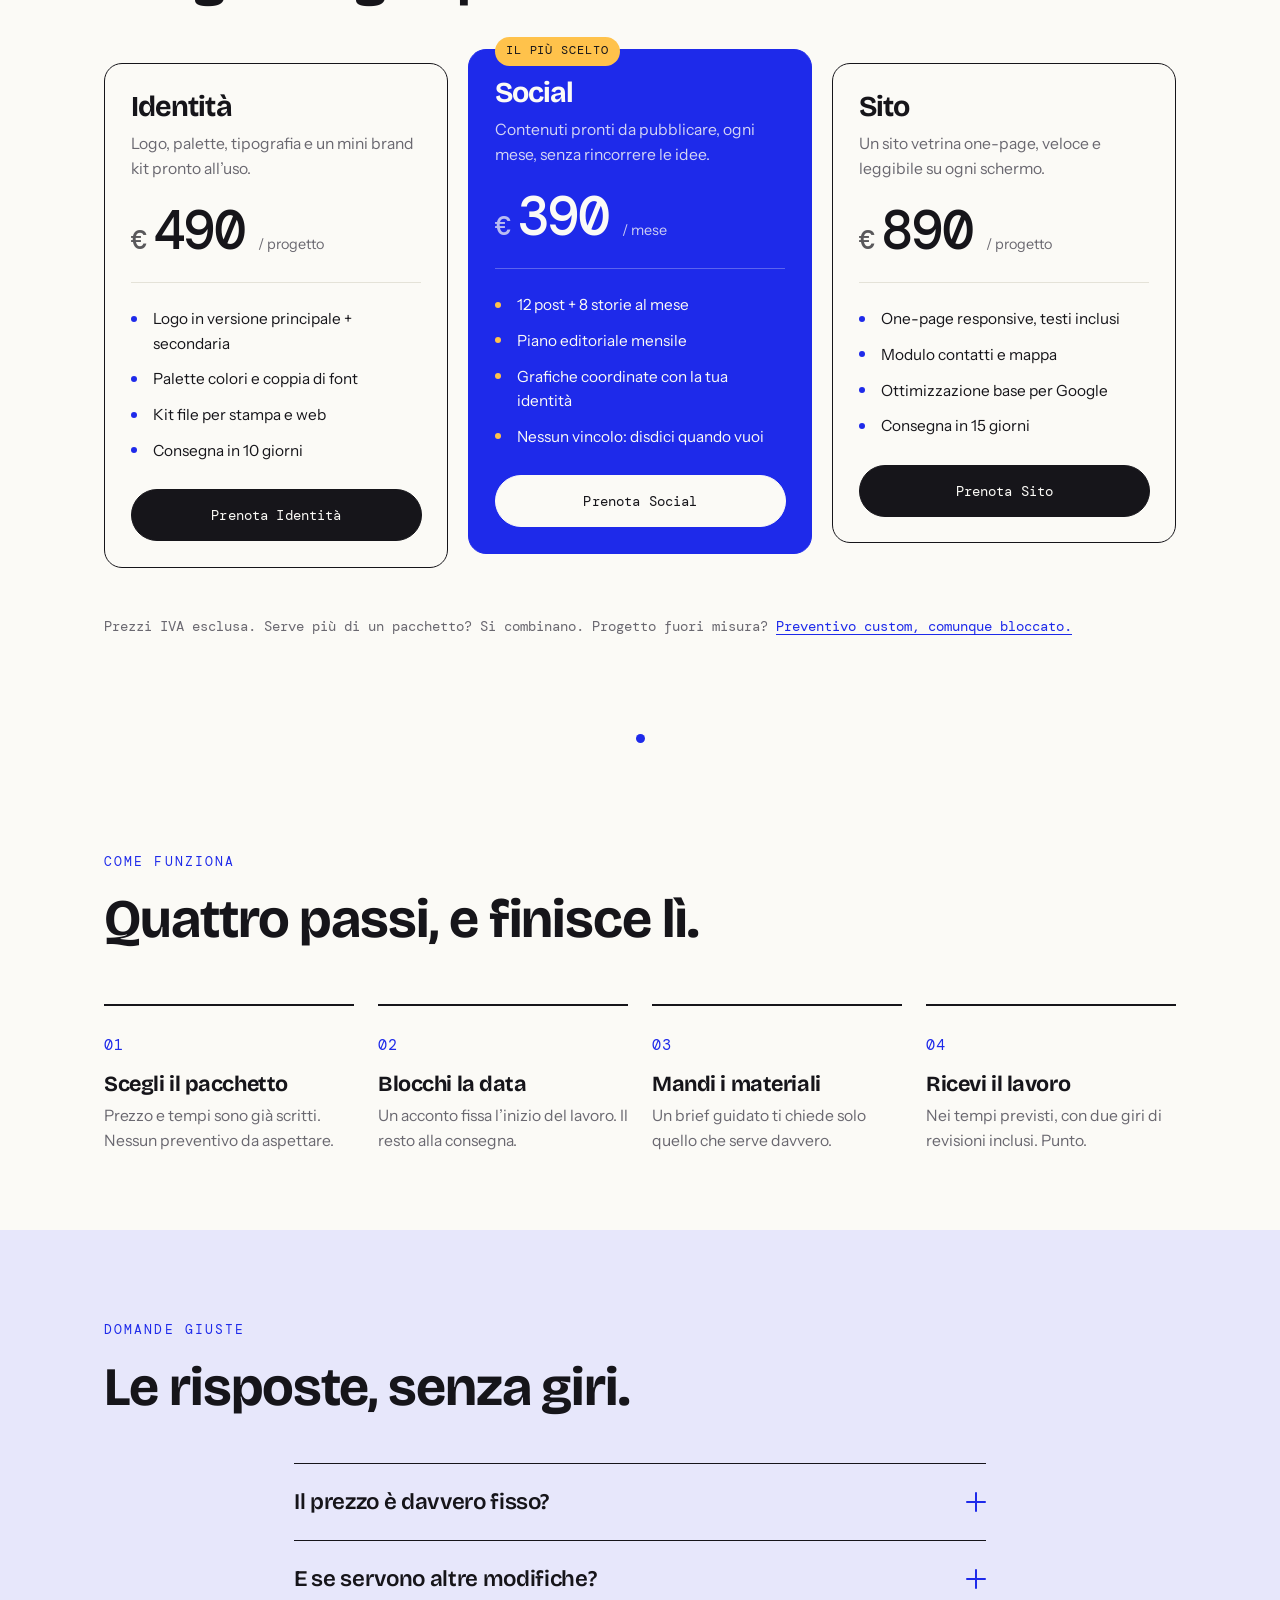
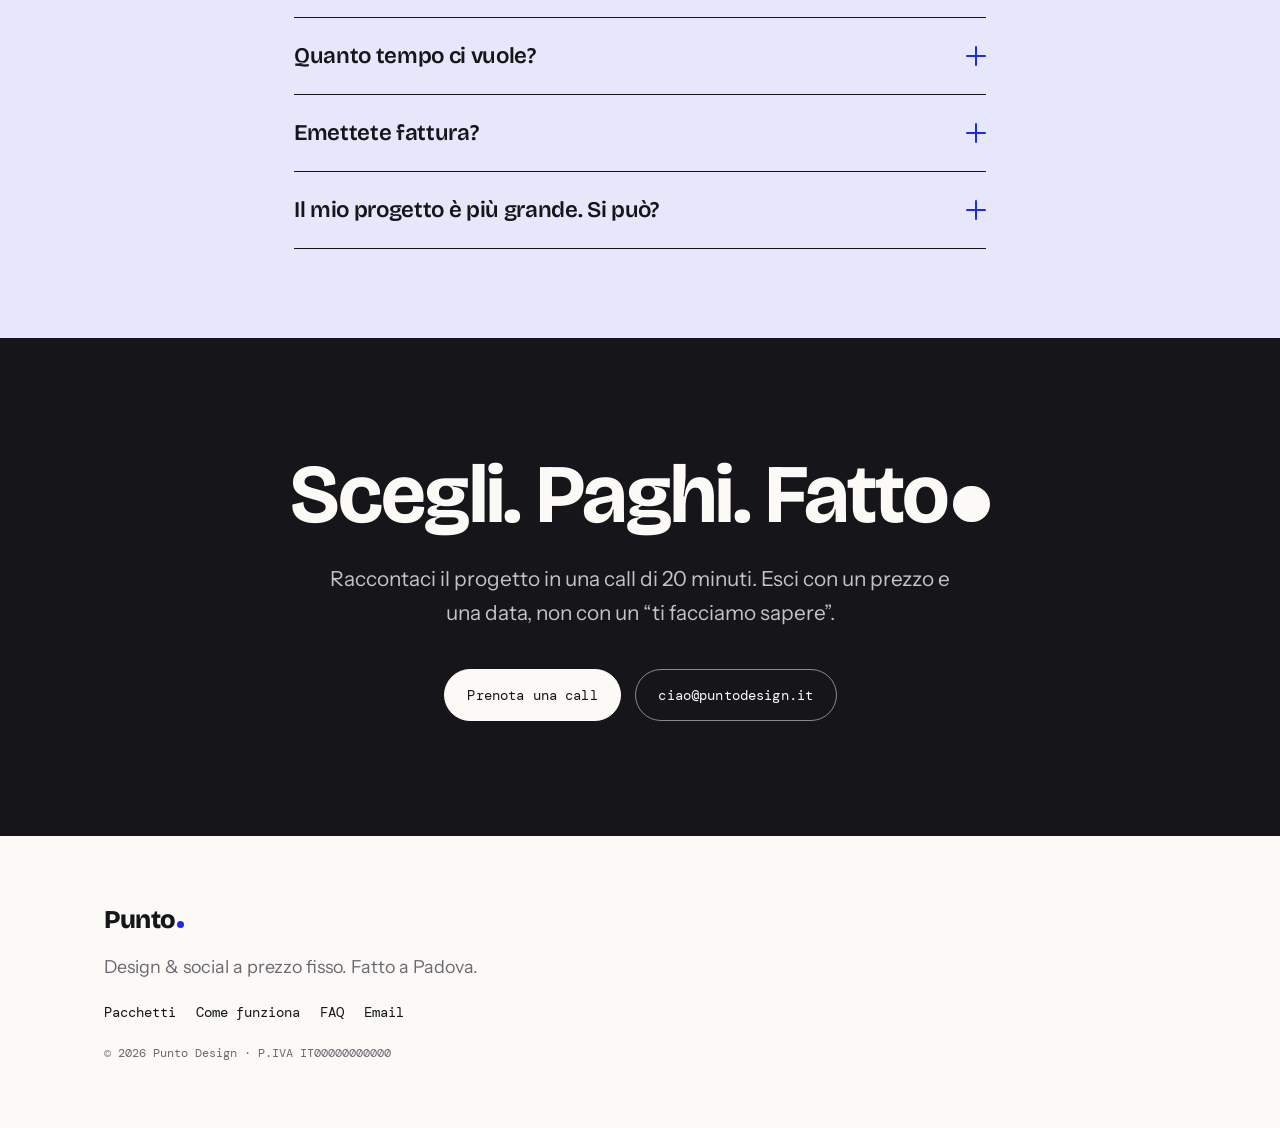
==== commit e6412f84: "Build Punto landing page: fixed-price design & social studio Distinctive landing page for Punto, an " ====
--- a/index.html
+++ b/index.html
@@ -1,346 +1,231 @@
 <!DOCTYPE html>
-<html lang="en">
+<html lang="it">
 <head>
   <meta charset="UTF-8" />
   <meta name="viewport" content="width=device-width, initial-scale=1.0" />
-  <meta name="description" content="Punto — Fixed-price design & social media services. Fixed price. Fixed scope. No surprises." />
-  <meta name="theme-color" content="#0A0A0A" />
-  <title>Punto — Fixed Price. Fixed Scope.</title>
-
-  <!-- Fonts -->
+  <title>Punto — Design &amp; social a prezzo fisso</title>
+  <meta name="description" content="Studio di design e social media a prezzo fisso. Un pacchetto, un numero, nessuna sorpresa in fattura. Punto." />
+
   <link rel="preconnect" href="https://fonts.googleapis.com" />
   <link rel="preconnect" href="https://fonts.gstatic.com" crossorigin />
-  <link href="https://fonts.googleapis.com/css2?family=Archivo:wght@400;600;700;800&family=IBM+Plex+Mono:wght@400;500;600&family=IBM+Plex+Sans:wght@400;500;600;700&display=swap" rel="stylesheet" />
-
-  <!-- Styles -->
-  <link rel="stylesheet" href="css/styles.css" />
-
-  <!-- SVG favicon (red dot on paper) -->
-  <link rel="icon" href="data:image/svg+xml,%3Csvg xmlns='http://www.w3.org/2000/svg' viewBox='0 0 32 32'%3E%3Crect width='32' height='32' fill='%23FAFAF8'/%3E%3Ccircle cx='16' cy='16' r='7' fill='%23E4002B'/%3E%3C/svg%3E" />
+  <link href="https://fonts.googleapis.com/css2?family=Bricolage+Grotesque:opsz,wght@12..96,400..800&family=DM+Mono:wght@400;500&family=Instrument+Sans:opsz,wght@20..48,400..600&display=swap" rel="stylesheet" />
+
+  <link rel="stylesheet" href="styles.css" />
+  <link rel="icon" href="data:image/svg+xml,%3Csvg xmlns='http://www.w3.org/2000/svg' viewBox='0 0 32 32'%3E%3Crect width='32' height='32' fill='%23FBFAF6'/%3E%3Ccircle cx='16' cy='23' r='6' fill='%231E2AEA'/%3E%3C/svg%3E" />
 </head>
 <body>
-  <!-- Skip link for accessibility -->
-  <a href="#main" class="skip-link" data-i18n="a11y.skip">Skip to content</a>
-
-  <!-- ===================== HEADER / NAV ===================== -->
-  <header class="site-header" id="site-header">
-    <div class="container header-inner">
-      <a href="#home" class="brand" aria-label="Punto home">
-        <span class="brand-dot" aria-hidden="true"></span>
-        <span class="brand-name">Punto</span>
-      </a>
-
-      <nav class="main-nav" aria-label="Primary">
-        <a href="#design" data-i18n="navbar.design">Design</a>
-        <a href="#social" data-i18n="navbar.social">Social Media</a>
-        <a href="#pricing" data-i18n="navbar.pricing">Pricing</a>
-        <a href="#process" data-i18n="navbar.process">Process</a>
-        <a href="#portfolio" data-i18n="navbar.portfolio">Portfolio</a>
-        <a href="#contact" data-i18n="navbar.contact">Contact</a>
-      </nav>
-
-      <div class="header-actions">
-        <div class="language-toggle" role="group" aria-label="Language">
-          <button class="lang-btn" data-lang="en" aria-pressed="true">EN</button>
-          <span class="divider" aria-hidden="true">|</span>
-          <button class="lang-btn" data-lang="it" aria-pressed="false">IT</button>
-        </div>
-        <button class="nav-toggle" aria-label="Toggle menu" aria-expanded="false" aria-controls="mobile-nav">
-          <span></span><span></span><span></span>
-        </button>
-      </div>
-    </div>
-
-    <!-- Mobile nav -->
-    <nav class="mobile-nav" id="mobile-nav" aria-label="Mobile">
-      <a href="#design" data-i18n="navbar.design">Design</a>
-      <a href="#social" data-i18n="navbar.social">Social Media</a>
-      <a href="#pricing" data-i18n="navbar.pricing">Pricing</a>
-      <a href="#process" data-i18n="navbar.process">Process</a>
-      <a href="#portfolio" data-i18n="navbar.portfolio">Portfolio</a>
-      <a href="#contact" data-i18n="navbar.contact">Contact</a>
+  <a class="skip-link" href="#pacchetti">Salta ai pacchetti</a>
+
+  <!-- ============ NAV ============ -->
+  <header class="nav" id="top">
+    <a class="nav__brand" href="#top" aria-label="Punto — torna su">
+      Punto<span class="dot" aria-hidden="true"></span>
+    </a>
+    <nav class="nav__links" aria-label="Navigazione principale">
+      <a href="#pacchetti">Pacchetti</a>
+      <a href="#come-funziona">Come funziona</a>
+      <a href="#faq">FAQ</a>
     </nav>
+    <a class="btn btn--ink nav__cta" href="#prenota">Prenota una call</a>
   </header>
 
-  <main id="main">
-    <!-- ===================== HERO ===================== -->
-    <section class="hero" id="home">
-      <div class="container hero-inner">
-        <p class="hero-eyebrow mono" data-i18n="hero.eyebrow">Design &amp; Social Media Studio</p>
-        <h1 class="hero-heading">
-          <span data-i18n="hero.heading">Fixed Price. Fixed Scope.</span>
-        </h1>
-        <p class="hero-sub" data-i18n="hero.subheading">No negotiation, no surprises.</p>
-        <p class="hero-tagline mono" data-i18n="hero.tagline">Fixed price. Fixed scope. No surprises.</p>
-        <div class="hero-cta">
-          <a href="#pricing" class="btn btn-primary" data-i18n="hero.cta">View Pricing</a>
-          <a href="#design" class="btn btn-ghost" data-i18n="hero.cta2">Explore Services</a>
-        </div>
-      </div>
-    </section>
-
-    <!-- ===================== VALUE PROPS ===================== -->
-    <section class="values section" id="values" aria-label="Why Punto">
-      <div class="container">
-        <div class="value-grid">
-          <article class="value-card">
-            <span class="value-num mono">01</span>
-            <h3 data-i18n="values.transparency.title">Transparent Pricing</h3>
-            <p data-i18n="values.transparency.desc">Every price is public. No hidden fees, no negotiation games.</p>
-          </article>
-          <article class="value-card">
-            <span class="value-num mono">02</span>
-            <h3 data-i18n="values.scope.title">Fixed Scope</h3>
-            <p data-i18n="values.scope.desc">You know exactly what you get before you commit.</p>
-          </article>
-          <article class="value-card">
-            <span class="value-num mono">03</span>
-            <h3 data-i18n="values.value.title">30% Below Market</h3>
-            <p data-i18n="values.value.desc">Professional results at prices well under the Italy market rate.</p>
-          </article>
-        </div>
-      </div>
-    </section>
-
-    <!-- ===================== DESIGN SERVICES ===================== -->
-    <section class="section" id="design">
-      <div class="container">
-        <header class="section-head">
-          <p class="section-kicker mono" data-i18n="design.kicker">Design Services — One-Time</p>
-          <h2 data-i18n="design.title">Design Packages</h2>
-          <p class="section-lead" data-i18n="design.lead">Three tiers. Pick the scope that fits, pay once.</p>
-        </header>
-
-        <div class="package-grid" id="design-packages">
-          <!-- Cards injected by main.js from data/*.json -->
-        </div>
-
-        <p class="section-note mono" data-i18n="design.payment">Payment: Full or 3 instalments (same price). Annual prepay: +10–15% discount.</p>
-      </div>
-    </section>
-
-    <!-- ===================== SOCIAL SERVICES ===================== -->
-    <section class="section section-alt" id="social">
-      <div class="container">
-        <header class="section-head">
-          <p class="section-kicker mono" data-i18n="social.kicker">Social Media — Monthly, Scalable</p>
-          <h2 data-i18n="social.title">Social Media Services</h2>
-          <p class="section-lead" data-i18n="social.lead">Choose your volume. The price updates in real time.</p>
-        </header>
-
-        <!-- Social Media Kit -->
-        <article class="kit-card">
-          <div class="kit-head">
-            <h3 data-i18n="social.kit.title">Social Media Kit</h3>
-            <span class="price mono" data-i18n="social.kit.price">€140–210</span>
-          </div>
-          <p class="kit-sub mono" data-i18n="social.kit.type">One-time setup</p>
-          <ul class="kit-list" data-i18n-list="social.kit.items"></ul>
+  <main>
+    <!-- ============ HERO ============ -->
+    <section class="hero" aria-labelledby="hero-title">
+      <p class="eyebrow">Studio di design &amp; social media</p>
+      <h1 class="hero__title" id="hero-title">
+        <span class="hero__word">Punto</span><span class="hero__dot" aria-hidden="true"></span>
+      </h1>
+      <p class="hero__lede">
+        Design e social a prezzo fisso. Un pacchetto, un numero,
+        nessuna sorpresa in fattura.
+      </p>
+      <div class="hero__actions">
+        <a class="btn btn--cobalt" href="#pacchetti">Scegli un pacchetto</a>
+        <a class="btn btn--ghost" href="#come-funziona">Come funziona</a>
+      </div>
+      <p class="hero__foot">
+        Due giri di revisioni inclusi<span class="tick" aria-hidden="true"></span>
+        Consegna nei tempi<span class="tick" aria-hidden="true"></span>
+        Fattura sempre<span class="tick" aria-hidden="true"></span>
+      </p>
+    </section>
+
+    <!-- ============ MANIFESTO ============ -->
+    <section class="manifesto" aria-labelledby="manifesto-title">
+      <h2 class="manifesto__title" id="manifesto-title">
+        Basta preventivi che cambiano<span class="dot dot--amber" aria-hidden="true"></span>
+      </h2>
+      <ul class="manifesto__list">
+        <li>Niente tariffe orarie<span class="dot" aria-hidden="true"></span></li>
+        <li>Niente &ldquo;dipende&rdquo;<span class="dot" aria-hidden="true"></span></li>
+        <li>Niente revisioni a sorpresa<span class="dot" aria-hidden="true"></span></li>
+      </ul>
+      <p class="manifesto__note">
+        Il numero che vedi accanto al pacchetto è il numero che paghi.
+        Lo scriviamo prima di iniziare, e resta quello.
+      </p>
+    </section>
+
+    <div class="divider" role="separator" aria-hidden="true"><span></span></div>
+
+    <!-- ============ PACCHETTI ============ -->
+    <section class="packages" id="pacchetti" aria-labelledby="pkg-title">
+      <div class="section-head">
+        <p class="eyebrow">I pacchetti</p>
+        <h2 class="section-head__title" id="pkg-title">Scegli. Sai già quanto costa.</h2>
+      </div>
+
+      <div class="pkg-grid">
+        <!-- Identità -->
+        <article class="pkg">
+          <header class="pkg__head">
+            <h3 class="pkg__name">Identità</h3>
+            <p class="pkg__desc">Logo, palette, tipografia e un mini brand kit pronto all&rsquo;uso.</p>
+          </header>
+          <p class="pkg__price"><span class="pkg__cur">€</span>490<span class="pkg__unit">/ progetto</span></p>
+          <ul class="pkg__list">
+            <li>Logo in versione principale + secondaria</li>
+            <li>Palette colori e coppia di font</li>
+            <li>Kit file per stampa e web</li>
+            <li>Consegna in 10 giorni</li>
+          </ul>
+          <a class="btn btn--ink pkg__cta" href="#prenota">Prenota Identità</a>
         </article>
 
-        <!-- Interactive calculators -->
-        <div class="calc-grid">
-          <!-- Graphics -->
-          <article class="calc-card">
-            <header class="calc-head">
-              <h3 data-i18n="social.graphics.title">Social Graphics Posts</h3>
-              <p class="calc-sub mono" data-i18n="social.graphics.sub">Posts per month</p>
-            </header>
-
-            <div class="calc-display">
-              <span class="calc-qty mono" data-qty-display="graphics">4</span>
-              <span class="calc-qty-label" data-i18n="social.graphics.unit">posts / month</span>
-            </div>
-
-            <input
-              type="range"
-              class="calc-slider"
-              id="graphics-slider"
-              data-pricing-input
-              data-service="graphics"
-              min="4" max="20" step="1" value="4"
-              aria-label="Number of posts per month"
-              aria-valuemin="4" aria-valuemax="20" aria-valuenow="4"
-            />
-
-            <div class="calc-ticks mono" aria-hidden="true">
-              <span>4</span><span>8</span><span>12</span><span>16</span><span>20</span>
-            </div>
-
-            <div class="calc-result">
-              <span class="price price-lg mono" data-price-display="graphics">€80–100/month</span>
-              <span class="calc-per mono" data-price-per="graphics"></span>
-            </div>
-            <p class="calc-addon mono" data-i18n="social.graphics.addon">Extra posts: €22 per post</p>
-            <a href="#contact" class="btn btn-primary btn-block" data-i18n="social.cta">Calculate my cost</a>
-          </article>
-
-          <!-- Reels -->
-          <article class="calc-card">
-            <header class="calc-head">
-              <h3 data-i18n="social.reels.title">Reels &amp; Video Loops</h3>
-              <p class="calc-sub mono" data-i18n="social.reels.sub">Reels per month</p>
-            </header>
-
-            <div class="calc-display">
-              <span class="calc-qty mono" data-qty-display="reels">1</span>
-              <span class="calc-qty-label" data-i18n="social.reels.unit">reels / month</span>
-            </div>
-
-            <input
-              type="range"
-              class="calc-slider"
-              id="reels-slider"
-              data-pricing-input
-              data-service="reels"
-              min="1" max="8" step="1" value="1"
-              aria-label="Number of reels per month"
-              aria-valuemin="1" aria-valuemax="8" aria-valuenow="1"
-            />
-
-            <div class="calc-ticks mono" aria-hidden="true">
-              <span>1</span><span>2</span><span>4</span><span>6</span><span>8</span>
-            </div>
-
-            <div class="calc-result">
-              <span class="price price-lg mono" data-price-display="reels">€120–150/month</span>
-              <span class="calc-per mono" data-price-per="reels"></span>
-            </div>
-            <p class="calc-addon mono" data-i18n="social.reels.addon">Extra reels: €95 per reel</p>
-            <a href="#contact" class="btn btn-primary btn-block" data-i18n="social.cta">Calculate my cost</a>
-          </article>
-        </div>
-
-        <p class="section-note mono" data-i18n="social.annual">Annual Prepay Discount: 10 months paid = 12 months delivered (~17% off).</p>
-      </div>
-    </section>
-
-    <!-- ===================== PRICING (COMBINED) ===================== -->
-    <section class="section" id="pricing">
-      <div class="container">
-        <header class="section-head">
-          <p class="section-kicker mono" data-i18n="pricing.kicker">All Packages</p>
-          <h2 data-i18n="pricing.title">Pricing Overview</h2>
-          <p class="section-lead" data-i18n="pricing.lead">Everything in one place. What you see is what you pay.</p>
-        </header>
-
-        <div class="table-scroll">
-          <table class="pricing-table">
-            <thead>
-              <tr>
-                <th data-i18n="pricing.table.package">Package</th>
-                <th data-i18n="pricing.table.price">Price</th>
-                <th data-i18n="pricing.table.delivery">Delivery</th>
-                <th data-i18n="pricing.table.revisions">Revisions</th>
-              </tr>
-            </thead>
-            <tbody id="pricing-table-body">
-              <!-- Rows injected by main.js -->
-            </tbody>
-          </table>
-        </div>
-      </div>
-    </section>
-
-    <!-- ===================== PROCESS ===================== -->
-    <section class="section section-alt" id="process">
-      <div class="container">
-        <header class="section-head">
-          <p class="section-kicker mono" data-i18n="process.kicker">How It Works</p>
-          <h2 data-i18n="process.title">Four Steps</h2>
-          <p class="section-lead" data-i18n="process.lead">A clear path from brief to delivery.</p>
-        </header>
-
-        <ol class="process-grid" id="process-steps">
-          <!-- Steps injected by main.js -->
-        </ol>
-      </div>
-    </section>
-
-    <!-- ===================== PORTFOLIO ===================== -->
-    <section class="section" id="portfolio">
-      <div class="container">
-        <header class="section-head">
-          <p class="section-kicker mono" data-i18n="portfolio.kicker">Selected Work</p>
-          <h2 data-i18n="portfolio.title">Portfolio</h2>
-          <p class="section-lead" data-i18n="portfolio.lead">Real results. Credibility through work, not names.</p>
-        </header>
-
-        <div class="portfolio-grid" id="portfolio-grid">
-          <!-- Cases injected by main.js -->
-        </div>
-      </div>
-    </section>
-
-    <!-- ===================== CONTACT ===================== -->
-    <section class="section section-alt" id="contact">
-      <div class="container contact-inner">
-        <header class="section-head">
-          <p class="section-kicker mono" data-i18n="contact.kicker">Get Started</p>
-          <h2 data-i18n="contact.title">Contact</h2>
-          <p class="section-lead" data-i18n="contact.lead">Tell us the scope. We'll confirm the fixed price.</p>
-        </header>
-
-        <form class="contact-form" id="contact-form" novalidate>
-          <div class="form-row">
-            <label>
-              <span data-i18n="contact.form.name">Name</span>
-              <input type="text" name="name" autocomplete="name" required />
-            </label>
-            <label>
-              <span data-i18n="contact.form.email">Email</span>
-              <input type="email" name="email" autocomplete="email" required />
-            </label>
-          </div>
-          <label>
-            <span data-i18n="contact.form.service">Interested in</span>
-            <select name="service">
-              <option value="design" data-i18n="contact.form.opt_design">Design Package</option>
-              <option value="graphics" data-i18n="contact.form.opt_graphics">Social Graphics</option>
-              <option value="reels" data-i18n="contact.form.opt_reels">Reels &amp; Video</option>
-              <option value="other" data-i18n="contact.form.opt_other">Something else</option>
-            </select>
-          </label>
-          <label>
-            <span data-i18n="contact.form.message">Message</span>
-            <textarea name="message" rows="4" required></textarea>
-          </label>
-          <button type="submit" class="btn btn-primary" data-i18n="contact.form.submit">Send message</button>
-          <p class="form-status" id="form-status" role="status" aria-live="polite"></p>
-        </form>
+        <!-- Social - featured -->
+        <article class="pkg pkg--featured">
+          <span class="pkg__badge">Il più scelto</span>
+          <header class="pkg__head">
+            <h3 class="pkg__name">Social</h3>
+            <p class="pkg__desc">Contenuti pronti da pubblicare, ogni mese, senza rincorrere le idee.</p>
+          </header>
+          <p class="pkg__price"><span class="pkg__cur">€</span>390<span class="pkg__unit">/ mese</span></p>
+          <ul class="pkg__list">
+            <li>12 post + 8 storie al mese</li>
+            <li>Piano editoriale mensile</li>
+            <li>Grafiche coordinate con la tua identità</li>
+            <li>Nessun vincolo: disdici quando vuoi</li>
+          </ul>
+          <a class="btn btn--paper pkg__cta" href="#prenota">Prenota Social</a>
+        </article>
+
+        <!-- Sito -->
+        <article class="pkg">
+          <header class="pkg__head">
+            <h3 class="pkg__name">Sito</h3>
+            <p class="pkg__desc">Un sito vetrina one-page, veloce e leggibile su ogni schermo.</p>
+          </header>
+          <p class="pkg__price"><span class="pkg__cur">€</span>890<span class="pkg__unit">/ progetto</span></p>
+          <ul class="pkg__list">
+            <li>One-page responsive, testi inclusi</li>
+            <li>Modulo contatti e mappa</li>
+            <li>Ottimizzazione base per Google</li>
+            <li>Consegna in 15 giorni</li>
+          </ul>
+          <a class="btn btn--ink pkg__cta" href="#prenota">Prenota Sito</a>
+        </article>
+      </div>
+
+      <p class="packages__fineprint">
+        Prezzi IVA esclusa. Serve più di un pacchetto? Si combinano.
+        Progetto fuori misura? <a href="#prenota">Preventivo custom, comunque bloccato.</a>
+      </p>
+    </section>
+
+    <div class="divider" role="separator" aria-hidden="true"><span></span></div>
+
+    <!-- ============ COME FUNZIONA ============ -->
+    <section class="steps" id="come-funziona" aria-labelledby="steps-title">
+      <div class="section-head">
+        <p class="eyebrow">Come funziona</p>
+        <h2 class="section-head__title" id="steps-title">Quattro passi, e finisce lì.</h2>
+      </div>
+
+      <ol class="steps__list">
+        <li class="step">
+          <span class="step__num">01</span>
+          <h3 class="step__title">Scegli il pacchetto</h3>
+          <p class="step__text">Prezzo e tempi sono già scritti. Nessun preventivo da aspettare.</p>
+        </li>
+        <li class="step">
+          <span class="step__num">02</span>
+          <h3 class="step__title">Blocchi la data</h3>
+          <p class="step__text">Un acconto fissa l&rsquo;inizio del lavoro. Il resto alla consegna.</p>
+        </li>
+        <li class="step">
+          <span class="step__num">03</span>
+          <h3 class="step__title">Mandi i materiali</h3>
+          <p class="step__text">Un brief guidato ti chiede solo quello che serve davvero.</p>
+        </li>
+        <li class="step">
+          <span class="step__num">04</span>
+          <h3 class="step__title">Ricevi il lavoro</h3>
+          <p class="step__text">Nei tempi previsti, con due giri di revisioni inclusi. Punto.</p>
+        </li>
+      </ol>
+    </section>
+
+    <!-- ============ FAQ ============ -->
+    <section class="faq" id="faq" aria-labelledby="faq-title">
+      <div class="section-head">
+        <p class="eyebrow">Domande giuste</p>
+        <h2 class="section-head__title" id="faq-title">Le risposte, senza giri.</h2>
+      </div>
+
+      <div class="faq__list">
+        <details class="qa">
+          <summary>Il prezzo è davvero fisso?<span class="qa__mark" aria-hidden="true"></span></summary>
+          <p>Sì. Il numero accanto al pacchetto è quello che paghi. Lo mettiamo per iscritto prima di partire e non cambia in corsa.</p>
+        </details>
+        <details class="qa">
+          <summary>E se servono altre modifiche?<span class="qa__mark" aria-hidden="true"></span></summary>
+          <p>Due giri di revisioni sono inclusi in ogni pacchetto. Se ne servono altri, hanno una tariffa fissa a giro, scritta nel preventivo. Nessuna sorpresa.</p>
+        </details>
+        <details class="qa">
+          <summary>Quanto tempo ci vuole?<span class="qa__mark" aria-hidden="true"></span></summary>
+          <p>I tempi sono indicati per ogni pacchetto e partono dalla data di start che blocchi tu. Se sei in ritardo con i materiali, la data slitta con te.</p>
+        </details>
+        <details class="qa">
+          <summary>Emettete fattura?<span class="qa__mark" aria-hidden="true"></span></summary>
+          <p>Sempre. Fattura regolare per ogni progetto e per ogni mese di gestione social.</p>
+        </details>
+        <details class="qa">
+          <summary>Il mio progetto è più grande. Si può?<span class="qa__mark" aria-hidden="true"></span></summary>
+          <p>Certo. Componi più pacchetti insieme, oppure chiedi un preventivo custom: anche quello a prezzo bloccato, deciso prima di iniziare.</p>
+        </details>
+      </div>
+    </section>
+
+    <!-- ============ PRENOTA / CTA ============ -->
+    <section class="cta" id="prenota" aria-labelledby="cta-title">
+      <h2 class="cta__title" id="cta-title">
+        Scegli. Paghi. Fatto<span class="dot dot--paper" aria-hidden="true"></span>
+      </h2>
+      <p class="cta__lede">
+        Raccontaci il progetto in una call di 20 minuti. Esci con un prezzo
+        e una data, non con un &ldquo;ti facciamo sapere&rdquo;.
+      </p>
+      <div class="cta__actions">
+        <a class="btn btn--paper" href="mailto:ciao@puntodesign.it?subject=Prenoto%20una%20call">Prenota una call</a>
+        <a class="btn btn--ghost-paper" href="mailto:ciao@puntodesign.it">ciao@puntodesign.it</a>
       </div>
     </section>
   </main>
 
-  <!-- ===================== FOOTER ===================== -->
-  <footer class="site-footer">
-    <div class="container footer-inner">
-      <div class="footer-brand">
-        <span class="brand-dot" aria-hidden="true"></span>
-        <span class="brand-name">Punto</span>
-        <p class="footer-tag mono" data-i18n="hero.tagline">Fixed price. Fixed scope. No surprises.</p>
-      </div>
-      <nav class="footer-nav" aria-label="Footer">
-        <a href="#design" data-i18n="navbar.design">Design</a>
-        <a href="#social" data-i18n="navbar.social">Social Media</a>
-        <a href="#pricing" data-i18n="navbar.pricing">Pricing</a>
-        <a href="#process" data-i18n="navbar.process">Process</a>
-        <a href="#portfolio" data-i18n="navbar.portfolio">Portfolio</a>
-        <a href="#contact" data-i18n="navbar.contact">Contact</a>
-      </nav>
-      <div class="footer-legal">
-        <a href="#" data-i18n="footer.privacy">Privacy</a>
-        <a href="#" data-i18n="footer.terms">Terms</a>
-        <a href="#" data-i18n="footer.cookies">Cookies</a>
-        <p class="footer-copy mono">© <span id="year">2026</span> Punto · punto.design</p>
-      </div>
-    </div>
+  <!-- ============ FOOTER ============ -->
+  <footer class="footer">
+    <div class="footer__brand">Punto<span class="dot" aria-hidden="true"></span></div>
+    <p class="footer__tag">Design &amp; social a prezzo fisso. Fatto a Padova.</p>
+    <nav class="footer__links" aria-label="Link footer">
+      <a href="#pacchetti">Pacchetti</a>
+      <a href="#come-funziona">Come funziona</a>
+      <a href="#faq">FAQ</a>
+      <a href="mailto:ciao@puntodesign.it">Email</a>
+    </nav>
+    <p class="footer__legal">© <span id="year">2026</span> Punto Design · P.IVA IT00000000000</p>
   </footer>
 
-  <!-- Scripts (order matters: i18n + pricing define globals, main orchestrates, interactive adds effects) -->
-  <script src="js/i18n.js"></script>
-  <script src="js/pricing.js"></script>
-  <script src="js/main.js"></script>
-  <script src="js/interactive.js"></script>
+  <script src="script.js"></script>
 </body>
 </html>
--- a/styles.css
+++ b/styles.css
@@ -0,0 +1,562 @@
+/* =========================================================
+   Punto — Design & social a prezzo fisso
+   Signature: the full stop. A single cobalt dot is the brand;
+   claims end in it, dividers are it.
+   ========================================================= */
+
+:root {
+  /* Palette */
+  --paper:      #FBFAF6;   /* warm near-white, not cream */
+  --ink:        #16151A;   /* near-black, faint violet */
+  --cobalt:     #1E2AEA;   /* the dot / primary */
+  --cobalt-ink: #101AC0;   /* pressed state */
+  --periwinkle: #E7E7FB;   /* section tint */
+  --amber:      #FFC24B;   /* single warm marker */
+  --line:       #E4E2D8;   /* hairline on paper */
+  --muted:      #6A6870;   /* secondary text */
+
+  /* Type */
+  --display: "Bricolage Grotesque", system-ui, sans-serif;
+  --body:    "Instrument Sans", system-ui, sans-serif;
+  --mono:    "DM Mono", ui-monospace, monospace;
+
+  /* Rhythm */
+  --gutter: clamp(1.25rem, 5vw, 5rem);
+  --maxw: 1200px;
+  --radius: 18px;
+}
+
+/* ---------- reset-ish ---------- */
+*, *::before, *::after { box-sizing: border-box; }
+html { scroll-behavior: smooth; -webkit-text-size-adjust: 100%; }
+body {
+  margin: 0;
+  background: var(--paper);
+  color: var(--ink);
+  font-family: var(--body);
+  font-size: clamp(1rem, 0.96rem + 0.2vw, 1.125rem);
+  line-height: 1.6;
+  -webkit-font-smoothing: antialiased;
+  text-rendering: optimizeLegibility;
+}
+img { max-width: 100%; display: block; }
+a { color: inherit; }
+
+h1, h2, h3 {
+  font-family: var(--display);
+  font-weight: 700;
+  line-height: 1.02;
+  letter-spacing: -0.02em;
+  margin: 0;
+}
+
+.skip-link {
+  position: absolute;
+  left: 50%;
+  transform: translateX(-50%) translateY(-140%);
+  top: 0.75rem;
+  background: var(--ink);
+  color: var(--paper);
+  padding: 0.6rem 1rem;
+  border-radius: 999px;
+  z-index: 100;
+  transition: transform 0.18s ease;
+}
+.skip-link:focus { transform: translateX(-50%) translateY(0); }
+
+:where(a, button, summary, .btn):focus-visible {
+  outline: 3px solid var(--cobalt);
+  outline-offset: 3px;
+  border-radius: 6px;
+}
+
+/* =========================================================
+   The signature dot
+   ========================================================= */
+.dot {
+  display: inline-block;
+  width: 0.44em;
+  height: 0.44em;
+  margin-left: 0.06em;
+  border-radius: 50%;
+  background: var(--cobalt);
+  vertical-align: baseline;
+}
+.dot--amber  { background: var(--amber); }
+.dot--paper  { background: var(--paper); }
+
+/* small "tick" separator = a mid dot */
+.tick {
+  display: inline-block;
+  width: 5px; height: 5px;
+  margin: 0 0.85rem;
+  border-radius: 50%;
+  background: var(--cobalt);
+  vertical-align: middle;
+}
+
+/* =========================================================
+   Buttons
+   ========================================================= */
+.btn {
+  --btn-bg: var(--ink);
+  --btn-fg: var(--paper);
+  display: inline-flex;
+  align-items: center;
+  justify-content: center;
+  gap: 0.5rem;
+  font-family: var(--mono);
+  font-size: 0.9rem;
+  letter-spacing: 0.01em;
+  text-decoration: none;
+  padding: 0.85rem 1.4rem;
+  border-radius: 999px;
+  background: var(--btn-bg);
+  color: var(--btn-fg);
+  border: 1.5px solid var(--btn-bg);
+  transition: transform 0.16s ease, background 0.16s ease, box-shadow 0.16s ease, color 0.16s ease;
+  will-change: transform;
+}
+.btn:hover { transform: translateY(-2px); box-shadow: 0 10px 24px -14px rgba(22,21,26,0.6); }
+.btn:active { transform: translateY(0); }
+
+.btn--ink    { --btn-bg: var(--ink);    --btn-fg: var(--paper); }
+.btn--cobalt { --btn-bg: var(--cobalt); --btn-fg: var(--paper); border-color: var(--cobalt); }
+.btn--cobalt:hover { background: var(--cobalt-ink); border-color: var(--cobalt-ink); }
+.btn--ghost {
+  --btn-bg: transparent; --btn-fg: var(--ink);
+  border-color: var(--ink);
+}
+.btn--ghost:hover { background: var(--ink); color: var(--paper); }
+.btn--paper  { --btn-bg: var(--paper); --btn-fg: var(--ink); }
+.btn--ghost-paper {
+  --btn-bg: transparent; --btn-fg: var(--paper);
+  border-color: rgba(251,250,246,0.5);
+}
+.btn--ghost-paper:hover { background: var(--paper); color: var(--ink); border-color: var(--paper); }
+
+/* =========================================================
+   Nav
+   ========================================================= */
+.nav {
+  position: sticky;
+  top: 0;
+  z-index: 50;
+  display: flex;
+  align-items: center;
+  gap: 1.5rem;
+  padding: 1rem var(--gutter);
+  background: color-mix(in srgb, var(--paper) 86%, transparent);
+  backdrop-filter: blur(10px);
+  border-bottom: 1px solid var(--line);
+}
+.nav__brand {
+  font-family: var(--display);
+  font-weight: 800;
+  font-size: 1.4rem;
+  letter-spacing: -0.03em;
+  text-decoration: none;
+  color: var(--ink);
+}
+.nav__brand .dot { width: 0.3em; height: 0.3em; }
+.nav__links {
+  display: flex;
+  gap: 1.75rem;
+  margin-left: auto;
+  font-family: var(--mono);
+  font-size: 0.9rem;
+}
+.nav__links a { text-decoration: none; color: var(--muted); transition: color 0.15s ease; }
+.nav__links a:hover { color: var(--ink); }
+.nav__cta { padding: 0.6rem 1.1rem; }
+
+/* =========================================================
+   Hero
+   ========================================================= */
+.eyebrow {
+  font-family: var(--mono);
+  font-size: 0.82rem;
+  letter-spacing: 0.16em;
+  text-transform: uppercase;
+  color: var(--cobalt);
+  margin: 0 0 1.25rem;
+}
+.hero {
+  max-width: var(--maxw);
+  margin: 0 auto;
+  padding: clamp(3.5rem, 9vw, 8rem) var(--gutter) clamp(3rem, 6vw, 5rem);
+}
+.hero__title {
+  display: flex;
+  align-items: flex-end;
+  flex-wrap: wrap;
+  font-size: clamp(4.5rem, 22vw, 17rem);
+  line-height: 0.86;
+  margin: 0;
+}
+.hero__word { font-weight: 800; letter-spacing: -0.045em; }
+.hero__dot {
+  display: inline-block;
+  width: clamp(0.9rem, 4.5vw, 3.4rem);
+  height: clamp(0.9rem, 4.5vw, 3.4rem);
+  border-radius: 50%;
+  background: var(--cobalt);
+  margin-left: 0.12em;
+  transform-origin: 50% 100%;
+  animation: dot-land 0.9s cubic-bezier(0.2, 1.3, 0.4, 1) 0.15s both;
+}
+@keyframes dot-land {
+  0%   { transform: translateY(-160%) scale(0.4); opacity: 0; }
+  55%  { transform: translateY(0) scale(1.18); opacity: 1; }
+  72%  { transform: translateY(-18%) scale(0.94); }
+  100% { transform: translateY(0) scale(1); }
+}
+.hero__lede {
+  max-width: 34ch;
+  font-size: clamp(1.2rem, 1.05rem + 0.7vw, 1.6rem);
+  line-height: 1.4;
+  color: var(--ink);
+  margin: clamp(1.75rem, 4vw, 2.75rem) 0 2rem;
+}
+.hero__actions { display: flex; flex-wrap: wrap; gap: 0.85rem; }
+.hero__foot {
+  margin-top: clamp(2rem, 5vw, 3.5rem);
+  padding-top: 1.5rem;
+  border-top: 1px solid var(--line);
+  font-family: var(--mono);
+  font-size: 0.85rem;
+  color: var(--muted);
+  display: flex;
+  align-items: center;
+  flex-wrap: wrap;
+  row-gap: 0.5rem;
+}
+
+/* =========================================================
+   Manifesto
+   ========================================================= */
+.manifesto {
+  max-width: var(--maxw);
+  margin: 0 auto;
+  padding: clamp(3rem, 7vw, 6rem) var(--gutter);
+  display: grid;
+  grid-template-columns: 1fr;
+  gap: clamp(1.5rem, 4vw, 2.5rem);
+}
+.manifesto__title {
+  font-size: clamp(2rem, 1.2rem + 3vw, 4rem);
+  max-width: 16ch;
+}
+.manifesto__list {
+  list-style: none;
+  margin: 0;
+  padding: 0;
+  display: grid;
+  gap: 0.6rem;
+  font-family: var(--display);
+  font-weight: 600;
+  font-size: clamp(1.4rem, 1rem + 1.6vw, 2.4rem);
+  letter-spacing: -0.02em;
+}
+.manifesto__note {
+  max-width: 52ch;
+  color: var(--muted);
+  font-size: 1.05rem;
+}
+@media (min-width: 860px) {
+  .manifesto {
+    grid-template-columns: 1.1fr 0.9fr;
+    align-items: start;
+  }
+  .manifesto__title { grid-row: span 2; }
+}
+
+/* =========================================================
+   Divider (a lone dot)
+   ========================================================= */
+.divider {
+  display: flex;
+  justify-content: center;
+  padding: clamp(1rem, 3vw, 2rem) 0;
+}
+.divider span {
+  width: 9px; height: 9px;
+  border-radius: 50%;
+  background: var(--cobalt);
+}
+
+/* =========================================================
+   Section heads
+   ========================================================= */
+.section-head { max-width: var(--maxw); margin: 0 auto; padding: 0 var(--gutter); }
+.section-head__title { font-size: clamp(2rem, 1.3rem + 2.6vw, 3.4rem); max-width: 20ch; }
+
+/* =========================================================
+   Packages
+   ========================================================= */
+.packages { padding: clamp(3rem, 6vw, 5rem) 0 clamp(2rem, 5vw, 4rem); }
+.pkg-grid {
+  max-width: var(--maxw);
+  margin: clamp(2rem, 5vw, 3.5rem) auto 0;
+  padding: 0 var(--gutter);
+  display: grid;
+  gap: 1.25rem;
+  grid-template-columns: 1fr;
+}
+@media (min-width: 780px) {
+  .pkg-grid { grid-template-columns: repeat(3, 1fr); align-items: start; }
+}
+
+.pkg {
+  position: relative;
+  display: flex;
+  flex-direction: column;
+  background: var(--paper);
+  border: 1.5px solid var(--ink);
+  border-radius: var(--radius);
+  padding: 1.75rem 1.6rem 1.6rem;
+  transition: transform 0.18s ease, box-shadow 0.18s ease;
+}
+.pkg:hover { transform: translateY(-4px); box-shadow: 0 22px 40px -28px rgba(22,21,26,0.55); }
+
+.pkg--featured {
+  background: var(--cobalt);
+  color: var(--paper);
+  border-color: var(--cobalt);
+}
+@media (min-width: 780px) {
+  .pkg--featured { transform: translateY(-14px); }
+  .pkg--featured:hover { transform: translateY(-18px); }
+}
+.pkg__badge {
+  position: absolute;
+  top: -0.85rem;
+  left: 1.6rem;
+  background: var(--amber);
+  color: var(--ink);
+  font-family: var(--mono);
+  font-size: 0.72rem;
+  letter-spacing: 0.08em;
+  text-transform: uppercase;
+  padding: 0.35rem 0.7rem;
+  border-radius: 999px;
+}
+.pkg__name {
+  font-size: 1.8rem;
+  font-weight: 700;
+  letter-spacing: -0.03em;
+}
+.pkg__desc { margin: 0.6rem 0 0; font-size: 0.98rem; }
+.pkg--featured .pkg__desc { color: color-mix(in srgb, var(--paper) 82%, transparent); }
+.pkg:not(.pkg--featured) .pkg__desc { color: var(--muted); }
+
+.pkg__price {
+  font-family: var(--mono);
+  font-weight: 500;
+  font-size: clamp(2.6rem, 2rem + 2vw, 3.4rem);
+  letter-spacing: -0.03em;
+  margin: 1.4rem 0 0;
+  line-height: 1;
+  display: flex;
+  align-items: baseline;
+  gap: 0.15em;
+}
+.pkg__cur { font-size: 0.5em; opacity: 0.7; }
+.pkg__unit {
+  font-family: var(--body);
+  font-size: 0.9rem;
+  font-weight: 400;
+  letter-spacing: 0;
+  margin-left: 0.35rem;
+}
+.pkg:not(.pkg--featured) .pkg__unit { color: var(--muted); }
+.pkg--featured .pkg__unit { color: color-mix(in srgb, var(--paper) 78%, transparent); }
+
+.pkg__list {
+  list-style: none;
+  margin: 1.5rem 0 0;
+  padding: 1.5rem 0 0;
+  border-top: 1px solid;
+  border-color: var(--line);
+  display: grid;
+  gap: 0.7rem;
+  font-size: 0.96rem;
+}
+.pkg--featured .pkg__list { border-color: rgba(251,250,246,0.28); }
+.pkg__list li { position: relative; padding-left: 1.4rem; }
+.pkg__list li::before {
+  content: "";
+  position: absolute;
+  left: 0; top: 0.55em;
+  width: 6px; height: 6px;
+  border-radius: 50%;
+  background: var(--cobalt);
+}
+.pkg--featured .pkg__list li::before { background: var(--amber); }
+
+.pkg__cta { margin-top: 1.6rem; width: 100%; }
+
+.packages__fineprint {
+  max-width: var(--maxw);
+  margin: clamp(2rem, 4vw, 3rem) auto 0;
+  padding: 0 var(--gutter);
+  font-family: var(--mono);
+  font-size: 0.85rem;
+  color: var(--muted);
+}
+.packages__fineprint a { color: var(--cobalt); text-underline-offset: 3px; }
+
+/* =========================================================
+   Steps
+   ========================================================= */
+.steps { padding: clamp(3rem, 6vw, 5rem) 0; }
+.steps__list {
+  max-width: var(--maxw);
+  margin: clamp(2rem, 5vw, 3.5rem) auto 0;
+  padding: 0 var(--gutter);
+  list-style: none;
+  display: grid;
+  gap: 1.5rem;
+  grid-template-columns: 1fr;
+  counter-reset: none;
+}
+@media (min-width: 720px) {
+  .steps__list { grid-template-columns: repeat(2, 1fr); }
+}
+@media (min-width: 1040px) {
+  .steps__list { grid-template-columns: repeat(4, 1fr); }
+}
+.step {
+  padding-top: 1.5rem;
+  border-top: 2px solid var(--ink);
+}
+.step__num {
+  font-family: var(--mono);
+  font-size: 0.95rem;
+  color: var(--cobalt);
+  letter-spacing: 0.05em;
+}
+.step__title { font-size: 1.35rem; margin: 0.9rem 0 0.5rem; }
+.step__text { margin: 0; color: var(--muted); font-size: 0.98rem; }
+
+/* =========================================================
+   FAQ
+   ========================================================= */
+.faq {
+  background: var(--periwinkle);
+  padding: clamp(3.5rem, 7vw, 6rem) 0;
+}
+.faq .section-head__title { color: var(--ink); }
+.faq__list {
+  max-width: 820px;
+  margin: clamp(2rem, 5vw, 3rem) auto 0;
+  padding: 0 var(--gutter);
+}
+.qa {
+  border-top: 1.5px solid var(--ink);
+}
+.qa:last-child { border-bottom: 1.5px solid var(--ink); }
+.qa summary {
+  list-style: none;
+  cursor: pointer;
+  display: flex;
+  align-items: center;
+  gap: 1rem;
+  padding: 1.25rem 0;
+  font-family: var(--display);
+  font-weight: 600;
+  font-size: clamp(1.1rem, 1rem + 0.6vw, 1.4rem);
+  letter-spacing: -0.015em;
+}
+.qa summary::-webkit-details-marker { display: none; }
+.qa__mark {
+  margin-left: auto;
+  position: relative;
+  flex: 0 0 auto;
+  width: 20px; height: 20px;
+}
+.qa__mark::before, .qa__mark::after {
+  content: "";
+  position: absolute;
+  background: var(--cobalt);
+  border-radius: 2px;
+  transition: transform 0.2s ease, opacity 0.2s ease;
+}
+.qa__mark::before { top: 9px; left: 0; width: 20px; height: 2px; }
+.qa__mark::after  { left: 9px; top: 0; width: 2px; height: 20px; }
+.qa[open] .qa__mark::after { transform: rotate(90deg); opacity: 0; }
+.qa p {
+  margin: 0;
+  padding: 0 3rem 1.4rem 0;
+  color: #45434c;
+  max-width: 62ch;
+}
+
+/* =========================================================
+   CTA
+   ========================================================= */
+.cta {
+  background: var(--ink);
+  color: var(--paper);
+  text-align: center;
+  padding: clamp(4rem, 9vw, 7.5rem) var(--gutter);
+}
+.cta__title {
+  font-size: clamp(2.6rem, 1.6rem + 4.5vw, 6rem);
+  color: var(--paper);
+}
+.cta__lede {
+  max-width: 46ch;
+  margin: 1.5rem auto 2.5rem;
+  color: color-mix(in srgb, var(--paper) 76%, transparent);
+  font-size: clamp(1.05rem, 1rem + 0.4vw, 1.3rem);
+}
+.cta__actions { display: flex; justify-content: center; flex-wrap: wrap; gap: 0.85rem; }
+
+/* =========================================================
+   Footer
+   ========================================================= */
+.footer {
+  max-width: var(--maxw);
+  margin: 0 auto;
+  padding: clamp(2.5rem, 5vw, 4rem) var(--gutter);
+  display: grid;
+  gap: 0.75rem;
+}
+.footer__brand {
+  font-family: var(--display);
+  font-weight: 800;
+  font-size: 1.6rem;
+  letter-spacing: -0.03em;
+}
+.footer__brand .dot { width: 0.3em; height: 0.3em; }
+.footer__tag { margin: 0; color: var(--muted); }
+.footer__links {
+  display: flex;
+  flex-wrap: wrap;
+  gap: 1.25rem;
+  margin-top: 0.5rem;
+  font-family: var(--mono);
+  font-size: 0.85rem;
+}
+.footer__links a { color: var(--ink); text-decoration: none; text-underline-offset: 3px; }
+.footer__links a:hover { text-decoration: underline; }
+.footer__legal {
+  margin: 0.5rem 0 0;
+  font-family: var(--mono);
+  font-size: 0.78rem;
+  color: var(--muted);
+}
+
+/* =========================================================
+   Motion & responsive niceties
+   ========================================================= */
+@media (max-width: 620px) {
+  .nav__links { display: none; }
+}
+
+@media (prefers-reduced-motion: reduce) {
+  html { scroll-behavior: auto; }
+  * { animation-duration: 0.001ms !important; animation-iteration-count: 1 !important; transition-duration: 0.001ms !important; }
+  .hero__dot { animation: none; }
+}
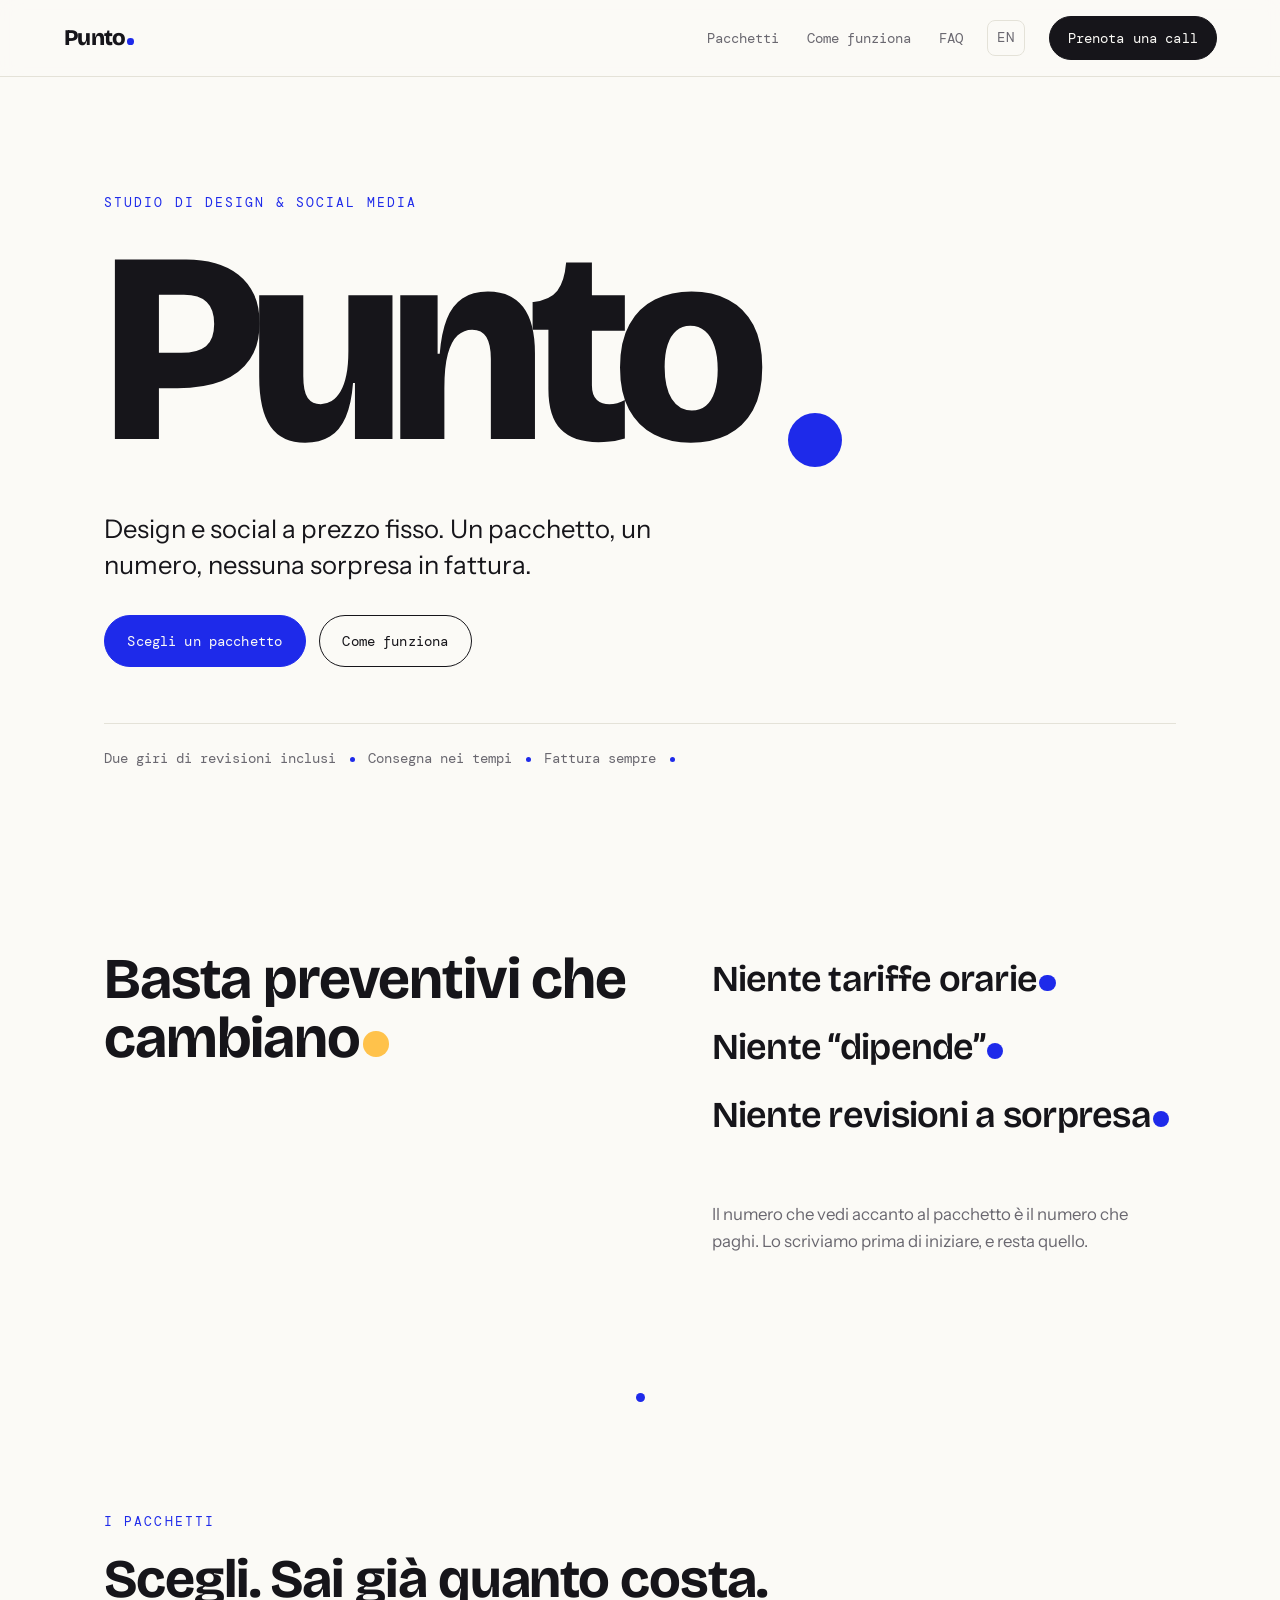
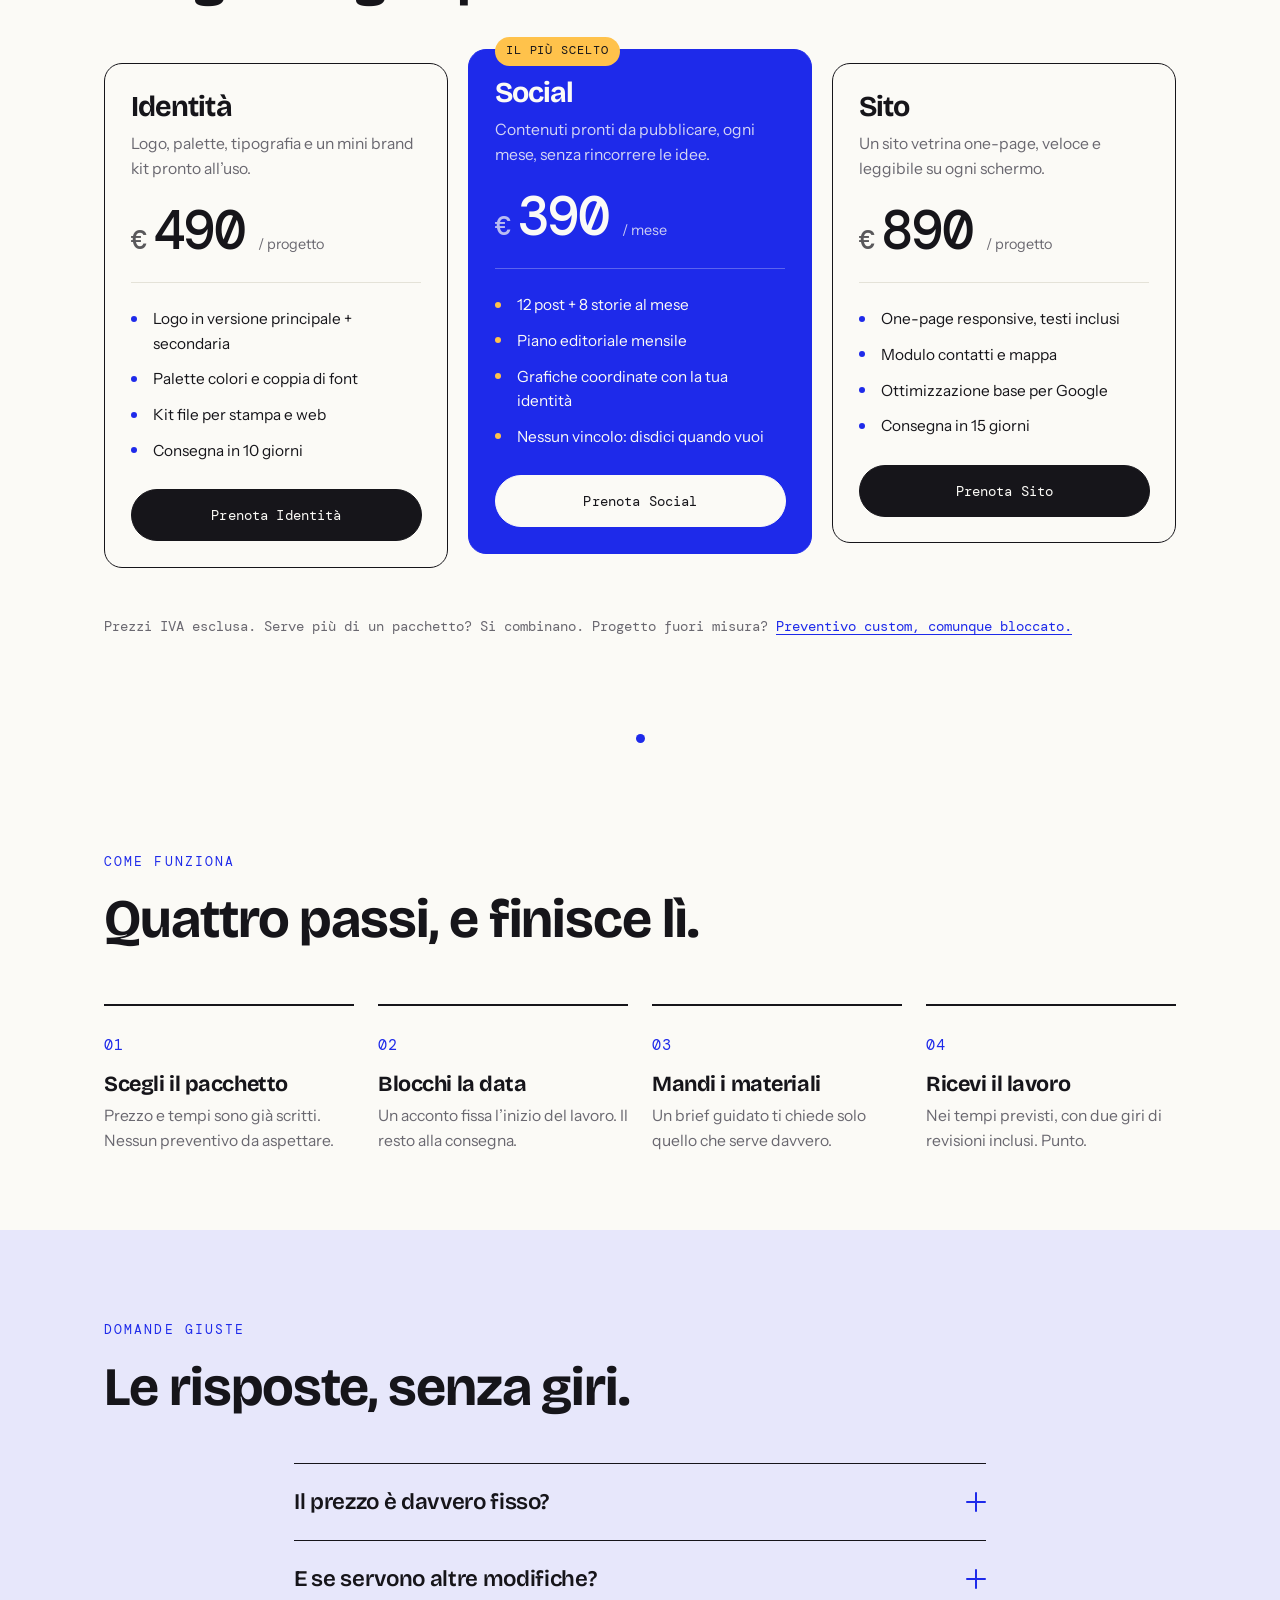
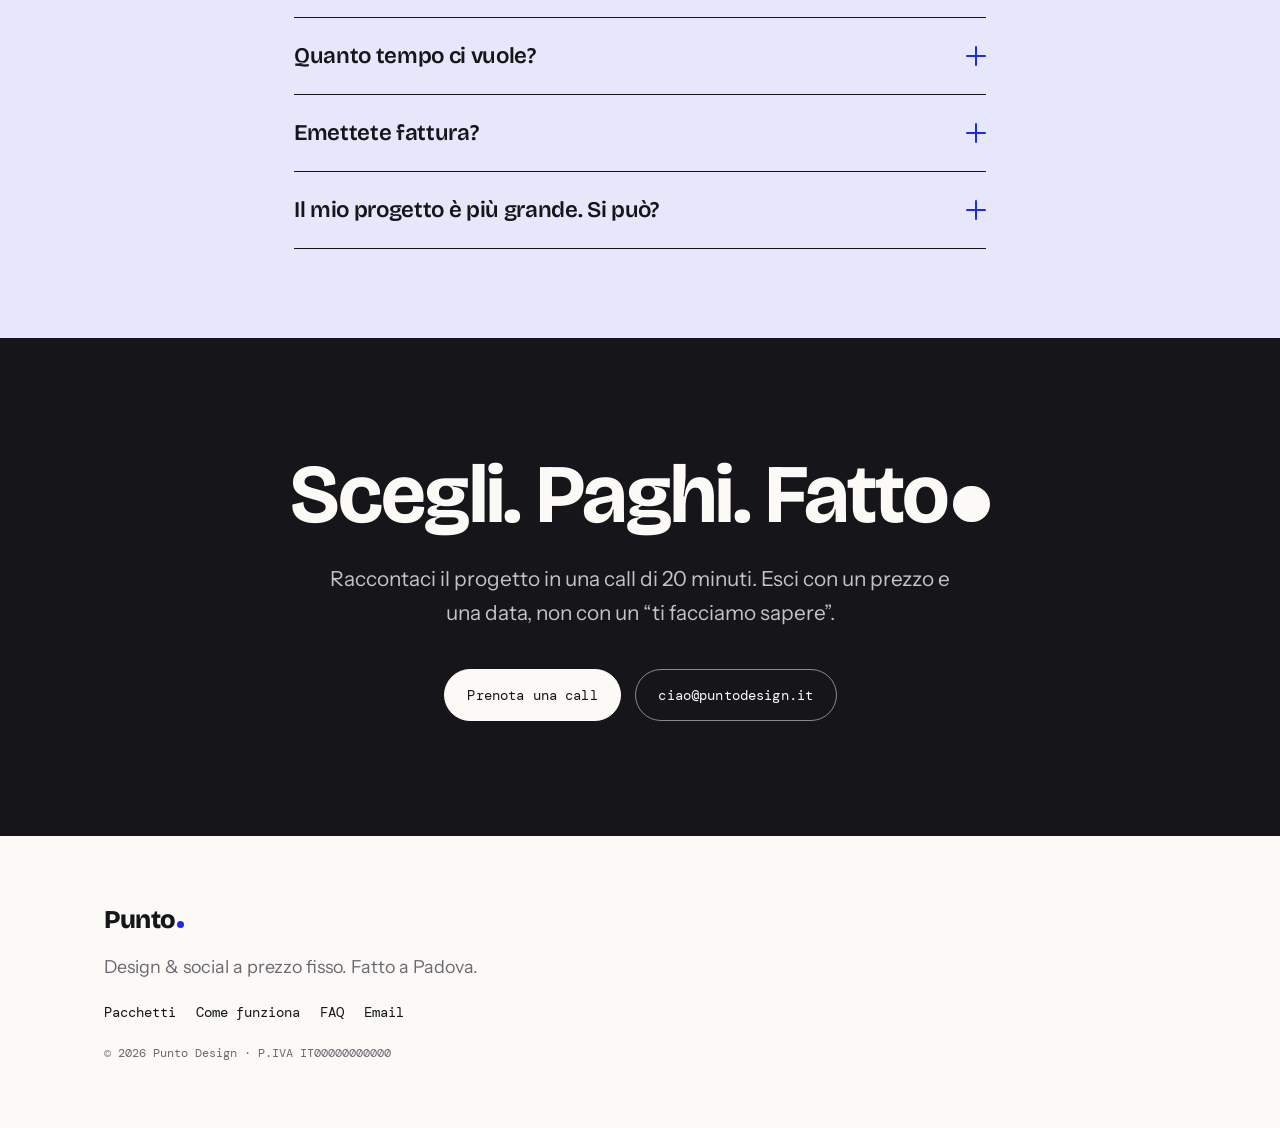
==== commit f635cacb: "Add English version with IT/EN language switch - en.html: full English translation of the Punto land" ====
--- a/index.html
+++ b/index.html
@@ -26,6 +26,7 @@
       <a href="#come-funziona">Come funziona</a>
       <a href="#faq">FAQ</a>
     </nav>
+    <a class="nav__lang" href="en.html" aria-label="Switch to English">EN</a>
     <a class="btn btn--ink nav__cta" href="#prenota">Prenota una call</a>
   </header>
 
--- a/styles.css
+++ b/styles.css
@@ -168,6 +168,18 @@
 }
 .nav__links a { text-decoration: none; color: var(--muted); transition: color 0.15s ease; }
 .nav__links a:hover { color: var(--ink); }
+.nav__lang {
+  font-family: var(--mono);
+  font-size: 0.85rem;
+  letter-spacing: 0.08em;
+  text-decoration: none;
+  color: var(--muted);
+  padding: 0.4rem 0.55rem;
+  border: 1px solid var(--line);
+  border-radius: 8px;
+  transition: color 0.15s ease, border-color 0.15s ease;
+}
+.nav__lang:hover { color: var(--ink); border-color: var(--ink); }
 .nav__cta { padding: 0.6rem 1.1rem; }
 
 /* =========================================================
